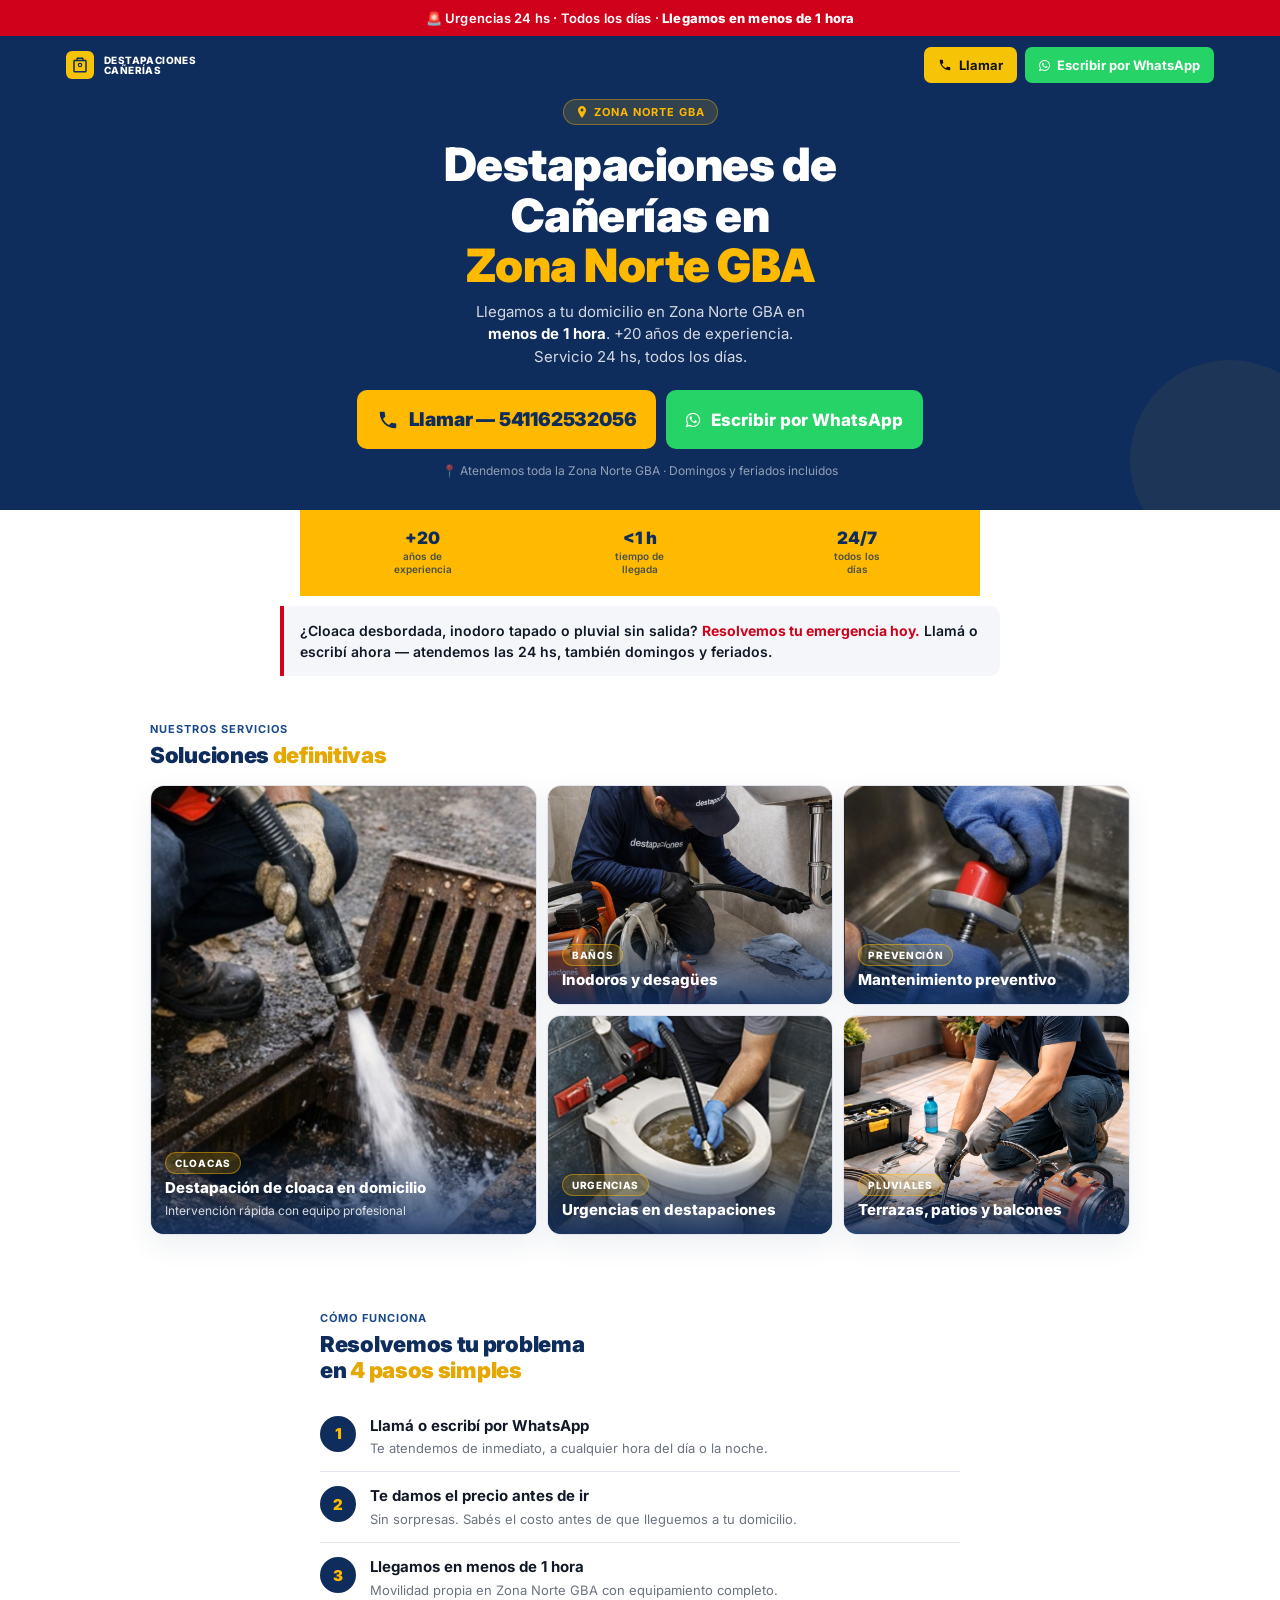
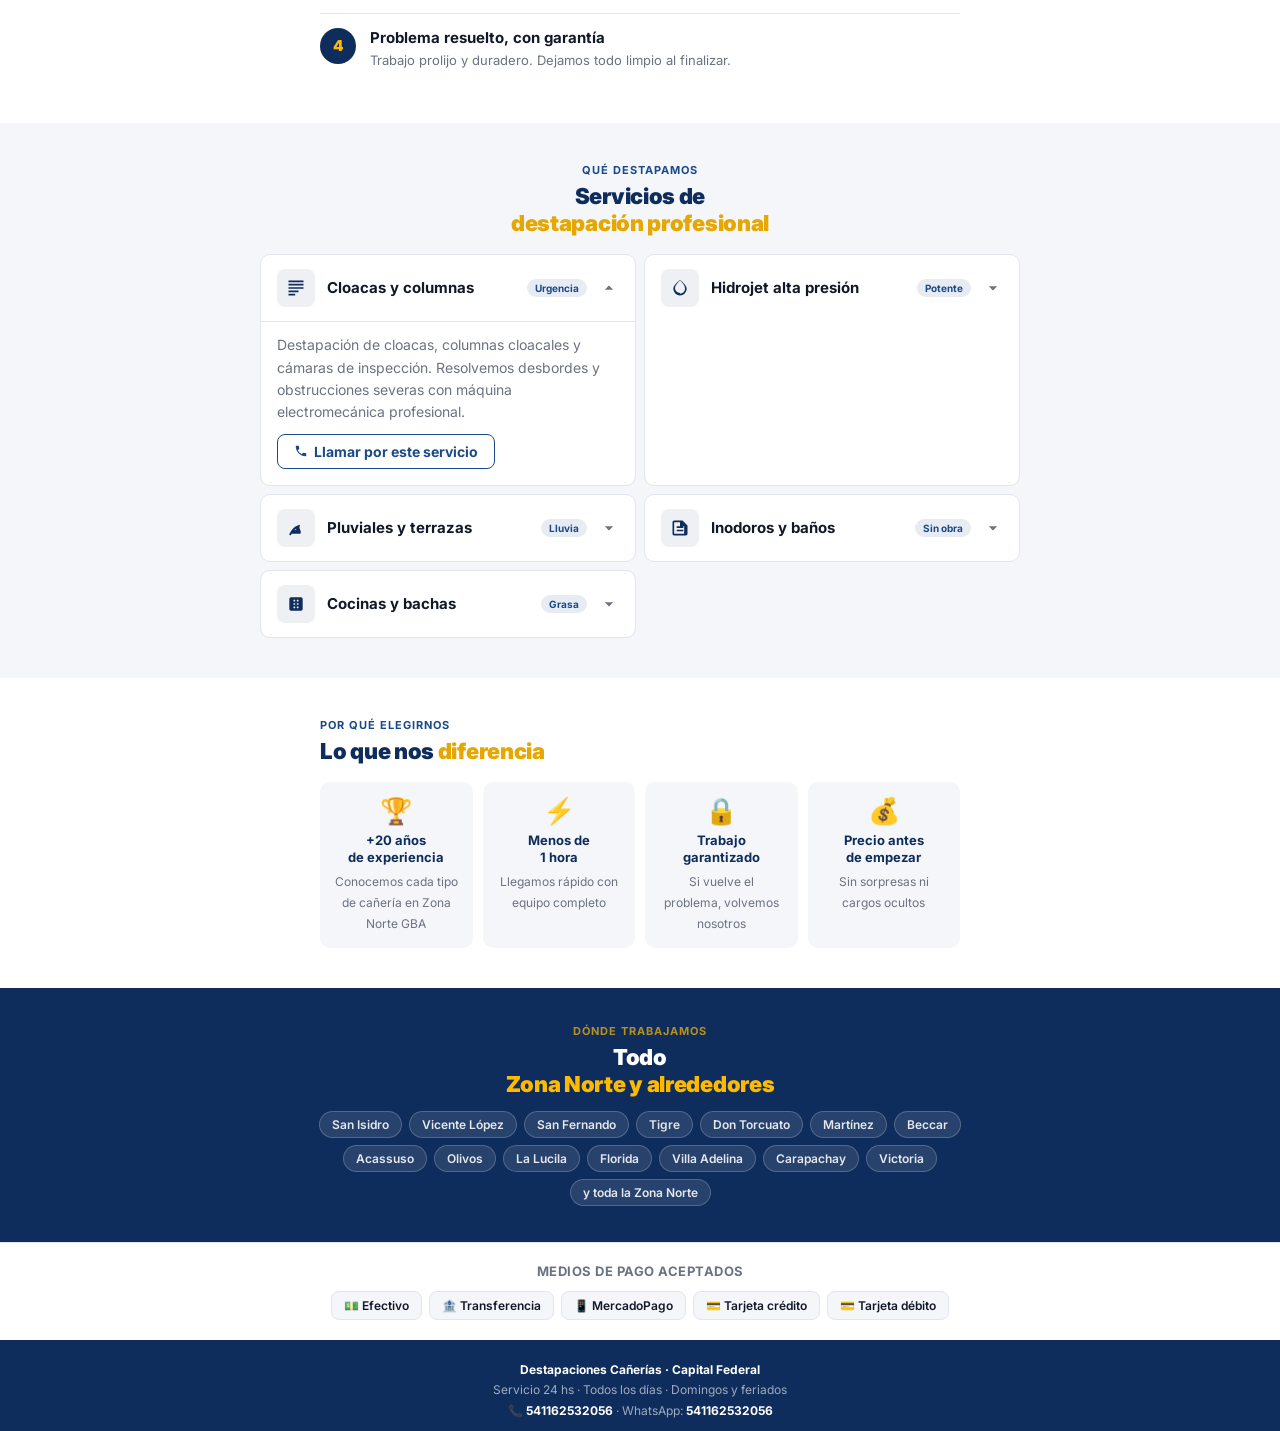
==== index.html @ 26721665 "arreglos" ====
<!DOCTYPE html>
<html lang="es">
<head>
<meta charset="UTF-8">
<meta name="viewport" content="width=device-width, initial-scale=1.0">
<title>Destapaciones Cañerías Zona Norte GBA | 24 hs | Llegamos en 1 hora</title>
<meta name="description" content="Destapaciones de cañerías en Zona Norte GBA. 24 hs todos los días. Llegamos en menos de 1 hora. Cloacas, pluviales, inodoros, cocinas. Llamá ahora.">
<link rel="preconnect" href="https://fonts.googleapis.com">
<link href="https://fonts.googleapis.com/css2?family=Inter:wght@400;500;600;700;800;900&display=swap" rel="stylesheet">
  <link rel="stylesheet" href="style.css">

  <link rel="stylesheet" href="https://cdnjs.cloudflare.com/ajax/libs/font-awesome/4.7.0/css/font-awesome.min.css">
<style>
/* =============================================
   RESET + BASE — mobile first, 390px canvas
   ============================================= */
*, *::before, *::after { box-sizing: border-box; margin: 0; padding: 0; }

:root {
  --azul:        #0F2D5C;
  --azul-med:    #1A4A8A;
  --amarillo:    #FFBA00;
  --amarillo-dk: #E5A700;
  --verde-wa:    #25D366;
  --rojo:        #D0021B;
  --gris-bg:     #F5F6FA;
  --gris-borde:  #E2E5EE;
  --texto:       #111827;
  --texto-sec:   #6B7280;
  --blanco:      #FFFFFF;
  --radio:       10px;
}

html { scroll-behavior: smooth; }

body {
  font-family: 'Inter', sans-serif;
  font-size: 16px;
  color: var(--texto);
  background: var(--blanco);
  /* espacio para barra flotante */
  padding-bottom: 80px;
}

a { text-decoration: none; }
img { display: block; width: 100%; }

/* =============================================
   BARRA TOP URGENCIA
   ============================================= */
.top-bar {
  background: var(--rojo);
  color: #fff;
  text-align: center;
  padding: 9px 16px;
  font-size: 13px;
  font-weight: 600;
  letter-spacing: 0.2px;
  line-height: 1.4;
}
.top-bar strong { font-weight: 800; }

/* =============================================
   HEADER — logo + tel compacto
   ============================================= */
.header {
  background: var(--azul);
  padding: 12px 16px;
  display: flex;
  align-items: center;
  justify-content: space-between;
  gap: 10px;
  position: sticky;
  top: 0;
  z-index: 100;
}
.logo {
  display: flex;
  align-items: center;
  gap: 9px;
  flex-shrink: 0;
}
.logo-badge {
  width: 38px; height: 38px;
  background: var(--amarillo);
  border-radius: 8px;
  display: flex; align-items: center; justify-content: center;
  flex-shrink: 0;
}
.logo-badge svg { width: 22px; height: 22px; }
.logo-nombre {
  font-size: 13px;
  font-weight: 800;
  color: #fff;
  line-height: 1.2;
  text-transform: uppercase;
  letter-spacing: 0.3px;
}
.logo-sub {
  font-size: 10px;
  color: rgba(255,255,255,0.6);
  font-weight: 500;
  margin-top: 1px;
}
.header-tel {
  display: flex;
  gap: 8px;
  flex-shrink: 0;
}
.hbtn {
  display: flex; align-items: center; gap: 6px;
  padding: 9px 14px;
  border-radius: 8px;
  font-size: 13px;
  font-weight: 700;
  cursor: pointer;
  border: none;
  white-space: nowrap;
}
.hbtn svg { width: 14px; height: 14px; flex-shrink: 0; }
.hbtn-tel  { background: var(--amarillo); color: var(--azul); }
.hbtn-wa   { background: var(--verde-wa); color: #fff; }

/* =============================================
   HERO — above the fold en 390px
   ============================================= */
.hero {
  background: var(--azul);
  padding: 28px 16px 32px;
  text-align: center;
  position: relative;
  overflow: hidden;
}
/* decoración sutil */
.hero::after {
  content: '';
  position: absolute;
  bottom: -50px; right: -50px;
  width: 200px; height: 200px;
  border-radius: 50%;
  background: rgba(255,186,0,0.06);
  pointer-events: none;
}

.hero-zona {
  display: inline-flex;
  align-items: center;
  gap: 6px;
  background: rgba(255,186,0,0.15);
  border: 1px solid rgba(255,186,0,0.4);
  color: var(--amarillo);
  font-size: 11px;
  font-weight: 700;
  letter-spacing: 1px;
  text-transform: uppercase;
  padding: 5px 12px;
  border-radius: 20px;
  margin-bottom: 14px;
}
.hero-zona svg { width: 12px; height: 12px; fill: var(--amarillo); }

.hero h1 {
  font-size: 30px;
  font-weight: 900;
  color: #fff;
  line-height: 1.1;
  letter-spacing: -0.5px;
  margin-bottom: 10px;
}
.hero h1 em { color: var(--amarillo); font-style: normal; }

.hero-sub {
  font-size: 15px;
  color: rgba(255,255,255,0.82);
  line-height: 1.5;
  margin-bottom: 22px;
  max-width: 340px;
  margin-left: auto;
  margin-right: auto;
}

/* CTAs — el llamar tiene que ser el más grande de la página */
.hero-ctas {
  display: flex;
  flex-direction: column;
  gap: 10px;
  max-width: 360px;
  margin: 0 auto;
}
.cta-llamar {
  display: flex; align-items: center; justify-content: center; gap: 10px;
  background: var(--amarillo);
  color: var(--azul);
  font-size: 19px;
  font-weight: 900;
  padding: 18px 20px;
  border-radius: var(--radio);
  border: none; cursor: pointer;
  animation: pulso 2.2s ease-in-out infinite;
  letter-spacing: -0.2px;
}
@keyframes pulso {
  0%,100% { box-shadow: 0 0 0 0 rgba(255,186,0,.45); }
  55%      { box-shadow: 0 0 0 12px rgba(255,186,0,0); }
}
.cta-llamar svg { width: 22px; height: 22px; flex-shrink: 0; }

.cta-wa {
  display: flex; align-items: center; justify-content: center; gap: 10px;
  background: var(--verde-wa);
  color: #fff;
  font-size: 17px;
  font-weight: 800;
  padding: 15px 20px;
  border-radius: var(--radio);
}
.cta-wa svg { width: 20px; height: 20px; flex-shrink: 0; }

.hero-nota {
  margin-top: 14px;
  font-size: 12px;
  color: rgba(255,255,255,0.55);
  position: relative; z-index: 1;
}

/* =============================================
   TRUST — 3 items horizontales, sin scroll
   ============================================= */
.trust {
  background: var(--amarillo);
  padding: 14px 16px;
  display: grid;
  grid-template-columns: repeat(3, 1fr);
  gap: 4px;
}
.trust-item {
  display: flex;
  flex-direction: column;
  align-items: center;
  text-align: center;
  gap: 3px;
  padding: 6px 4px;
}
.trust-num {
  font-size: 17px;
  font-weight: 900;
  color: var(--azul);
  line-height: 1;
}
.trust-lbl {
  font-size: 10px;
  font-weight: 600;
  color: rgba(15,45,92,0.75);
  line-height: 1.3;
  text-align: center;
}

/* =============================================
   URGENCIA BANNER — refuerzo emocional
   ============================================= */
.urgencia-banner {
  background: var(--gris-bg);
  border-left: 4px solid var(--rojo);
  margin: 20px 16px;
  border-radius: 0 var(--radio) var(--radio) 0;
  padding: 14px 16px;
}
.urgencia-banner p {
  font-size: 14px;
  font-weight: 600;
  color: var(--texto);
  line-height: 1.5;
}
.urgencia-banner p strong { color: var(--rojo); }

/* =============================================
   PASOS — 4 pasos compactos
   ============================================= */
.pasos {
  padding: 24px 16px;
}
.seccion-label {
  font-size: 11px;
  font-weight: 700;
  color: var(--azul-med);
  text-transform: uppercase;
  letter-spacing: 1px;
  margin-bottom: 6px;
}
.seccion-h2 {
  font-size: 22px;
  font-weight: 900;
  color: var(--azul);
  line-height: 1.2;
  margin-bottom: 18px;
  letter-spacing: -0.3px;
}
.seccion-h2 em { color: var(--amarillo-dk); font-style: normal; }

.pasos-lista {
  display: flex;
  flex-direction: column;
  gap: 0;
}
.paso {
  display: flex;
  align-items: flex-start;
  gap: 14px;
  padding: 14px 0;
  border-bottom: 1px solid var(--gris-borde);
}
.paso:last-child { border-bottom: none; }
.paso-n {
  width: 36px; height: 36px;
  background: var(--azul);
  border-radius: 50%;
  display: flex; align-items: center; justify-content: center;
  font-size: 15px;
  font-weight: 900;
  color: var(--amarillo);
  flex-shrink: 0;
}
.paso-txt strong {
  display: block;
  font-size: 15px;
  font-weight: 700;
  color: var(--texto);
  line-height: 1.3;
  margin-bottom: 2px;
}
.paso-txt span {
  font-size: 13px;
  color: var(--texto-sec);
  line-height: 1.4;
}

/* =============================================
   SERVICIOS — acordeón mobile
   ============================================= */
.servicios {
  background: var(--gris-bg);
  padding: 24px 16px;
}
.servicios-lista {
  display: flex;
  flex-direction: column;
  gap: 8px;
  margin-top: 16px;
}
.servicio {
  background: var(--blanco);
  border: 1px solid var(--gris-borde);
  border-radius: var(--radio);
  overflow: hidden;
}
.servicio-header {
  display: flex;
  align-items: center;
  gap: 12px;
  padding: 14px 16px;
  cursor: pointer;
  user-select: none;
  -webkit-tap-highlight-color: transparent;
}
.serv-ico {
  width: 38px; height: 38px;
  background: rgba(15,45,92,0.07);
  border-radius: 8px;
  display: flex; align-items: center; justify-content: center;
  flex-shrink: 0;
}
.serv-ico svg { width: 20px; height: 20px; fill: var(--azul); }
.serv-nombre {
  flex: 1;
  font-size: 15px;
  font-weight: 700;
  color: var(--texto);
  line-height: 1.3;
}
.serv-badge {
  font-size: 10px;
  font-weight: 700;
  color: var(--azul-med);
  background: rgba(26,74,138,0.1);
  padding: 3px 8px;
  border-radius: 10px;
  white-space: nowrap;
}
.serv-chevron {
  width: 20px; height: 20px;
  fill: var(--texto-sec);
  transition: transform 0.25s;
  flex-shrink: 0;
}
.servicio.open .serv-chevron { transform: rotate(180deg); }
.serv-body {
  display: none;
  padding: 0 16px 16px;
  border-top: 1px solid var(--gris-borde);
  padding-top: 12px;
}
.servicio.open .serv-body { display: block; }
.serv-body p {
  font-size: 14px;
  color: var(--texto-sec);
  line-height: 1.6;
}
.serv-cta-link {
  display: inline-flex;
  align-items: center;
  gap: 6px;
  margin-top: 10px;
  font-size: 14px;
  font-weight: 700;
  color: var(--azul-med);
  border: 1.5px solid var(--azul-med);
  padding: 8px 16px;
  border-radius: 8px;
}
.serv-cta-link svg { width: 14px; height: 14px; fill: var(--azul-med); }

/* =============================================
   GARANTIAS — iconos grandes
   ============================================= */
.garantias {
  padding: 24px 16px;
}
.garantias-grid {
  display: grid;
  grid-template-columns: 1fr 1fr;
  gap: 10px;
  margin-top: 16px;
}
.garantia-card {
  background: var(--gris-bg);
  border-radius: var(--radio);
  padding: 16px 14px;
  text-align: center;
}
.garantia-ico {
  font-size: 26px;
  margin-bottom: 8px;
  line-height: 1;
}
.garantia-card strong {
  display: block;
  font-size: 13px;
  font-weight: 700;
  color: var(--azul);
  line-height: 1.3;
  margin-bottom: 4px;
}
.garantia-card span {
  font-size: 12px;
  color: var(--texto-sec);
  line-height: 1.4;
}

/* =============================================
   COBERTURA — chips zona
   ============================================= */
.cobertura {
  background: var(--azul);
  padding: 24px 16px;
}
.cobertura .seccion-label { color: rgba(255,186,0,0.7); }
.cobertura .seccion-h2 { color: #fff; margin-bottom: 14px; }
.cobertura .seccion-h2 em { color: var(--amarillo); }
.chips {
  display: flex;
  flex-wrap: wrap;
  gap: 7px;
}
.chip {
  background: rgba(255,255,255,0.1);
  border: 1px solid rgba(255,255,255,0.2);
  color: rgba(255,255,255,0.88);
  font-size: 12px;
  font-weight: 600;
  padding: 5px 12px;
  border-radius: 20px;
}

/* =============================================
   FORMULARIO — minimalista, 3 campos
   ============================================= */
.form-section {
  padding: 24px 16px;
  background: var(--gris-bg);
}
.form-card {
  background: var(--blanco);
  border: 1px solid var(--gris-borde);
  border-radius: 14px;
  padding: 22px 18px;
}
.form-card .seccion-h2 { font-size: 20px; margin-bottom: 4px; }
.form-desc {
  font-size: 13px;
  color: var(--texto-sec);
  margin-bottom: 18px;
  line-height: 1.5;
}
.fgrupo { margin-bottom: 12px; }
.fgrupo label {
  display: block;
  font-size: 12px;
  font-weight: 700;
  color: var(--azul);
  text-transform: uppercase;
  letter-spacing: 0.5px;
  margin-bottom: 5px;
}
.fgrupo input,
.fgrupo select {
  width: 100%;
  padding: 13px 14px;
  border: 1.5px solid var(--gris-borde);
  border-radius: 8px;
  font-size: 16px; /* 16px evita zoom en iOS */
  font-family: 'Inter', sans-serif;
  color: var(--texto);
  background: var(--blanco);
  outline: none;
  -webkit-appearance: none;
  appearance: none;
  transition: border-color 0.2s;
}
.fgrupo input:focus,
.fgrupo select:focus { border-color: var(--azul); }

.btn-form {
  width: 100%;
  background: var(--azul);
  color: #fff;
  font-size: 16px;
  font-weight: 800;
  padding: 16px;
  border-radius: 8px;
  border: none;
  cursor: pointer;
  font-family: 'Inter', sans-serif;
  display: flex; align-items: center; justify-content: center; gap: 8px;
  margin-top: 4px;
  transition: background 0.15s;
}
.btn-form:active { background: var(--azul-med); }
.btn-form svg { width: 18px; height: 18px; }
.form-note {
  font-size: 11px;
  color: var(--texto-sec);
  text-align: center;
  margin-top: 10px;
  line-height: 1.5;
}

/* =============================================
   PAGOS
   ============================================= */
.pagos {
  padding: 20px 16px;
  text-align: center;
  border-top: 1px solid var(--gris-borde);
}
.pagos-titulo {
  font-size: 13px;
  font-weight: 700;
  color: var(--texto-sec);
  margin-bottom: 12px;
  text-transform: uppercase;
  letter-spacing: 0.5px;
}
.pagos-chips {
  display: flex;
  flex-wrap: wrap;
  justify-content: center;
  gap: 7px;
}
.pago-chip {
  background: var(--gris-bg);
  border: 1px solid var(--gris-borde);
  color: var(--texto);
  font-size: 12px;
  font-weight: 600;
  padding: 6px 12px;
  border-radius: 8px;
}

/* =============================================
   FOOTER
   ============================================= */
footer {
  background: var(--azul);
  color: rgba(255,255,255,0.6);
  text-align: center;
  padding: 20px 16px 10px;
  font-size: 12px;
  line-height: 1.7;
}
footer strong { color: #fff; }

/* =============================================
   CTA FIJO INFERIOR — la estrella del mobile
   ============================================= */
.cta-fijo {
  position: fixed;
  bottom: 0; left: 0; right: 0;
  z-index: 200;
  display: grid;
  grid-template-columns: 1fr 1fr;
  background: var(--blanco);
  border-top: 1.5px solid var(--gris-borde);
  padding: 10px 12px 14px;
  gap: 8px;
  /* safe area para iPhone X+ */
  padding-bottom: max(14px, env(safe-area-inset-bottom));
}
.fijo-btn {
  display: flex; align-items: center; justify-content: center; gap: 8px;
  padding: 14px 10px;
  border-radius: 10px;
  font-size: 15px;
  font-weight: 800;
  border: none;
  cursor: pointer;
  font-family: 'Inter', sans-serif;
  -webkit-tap-highlight-color: transparent;
  transition: opacity 0.15s;
}
.fijo-btn:active { opacity: 0.85; transform: scale(0.98); }
.fijo-btn svg { width: 18px; height: 18px; flex-shrink: 0; }
.fijo-tel { background: var(--amarillo); color: var(--azul); }
.fijo-wa  { background: var(--verde-wa); color: #fff; }

/* =============================================
   DESKTOP UPGRADE — de 680px para arriba
   ============================================= */
@media (min-width: 680px) {
  body { padding-bottom: 0; }

  .hero { padding: 52px 40px; }
  .hero h1 { font-size: 46px; }
  .hero-ctas {
    flex-direction: row;
    justify-content: center;
    max-width: none;
  }
  .cta-llamar, .cta-wa { flex: 0 0 auto; }

  .trust { grid-template-columns: repeat(3, 1fr); max-width: 680px; margin: 0 auto; }

  
  .pasos { padding: 40px; max-width: 720px; margin: 0 auto; }
  .servicios { padding: 40px; }
  .servicios-lista {
    display: grid;
    grid-template-columns: 1fr 1fr;
    max-width: 760px;
    margin: 16px auto 0;
  }
  .garantias { padding: 40px; max-width: 720px; margin: 0 auto; }
  .garantias-grid { grid-template-columns: repeat(4, 1fr); }
  .cobertura { padding: 36px 40px; }
  .form-section { padding: 40px; }
  .form-card { max-width: 520px; margin: 0 auto; }

  .cta-fijo { display: none; }

  .header-tel { gap: 10px; }
  .hbtn { font-size: 14px; padding: 10px 18px; }
}
</style>
</head>
<body>

<!-- TOP BAR -->
<div class="top-bar">
  🚨 Urgencias 24 hs · Todos los días · <strong>Llegamos en menos de 1 hora</strong>
</div>

<!-- HEADER STICKY -->
<!-- HEADER STICKY -->
<header class="header">
  <div class="header-inner">
    <div class="logo">
      <div class="logo-badge">
        <svg viewBox="0 0 24 24" fill="none">
          <path d="M7 4C7 2.9 7.9 2 9 2h6c1.1 0 2 .9 2 2v1h2c1.1 0 2 .9 2 2v13c0 1.1-.9 2-2 2H5c-1.1 0-2-.9-2-2V7c0-1.1.9-2 2-2h2V4zm2 0v1h6V4H9zm-4 3v13h14V7H5zm7 2a3 3 0 100 6 3 3 0 000-6zm0 1.5a1.5 1.5 0 110 3 1.5 1.5 0 010-3z" fill="#0F2D5C"/>
        </svg>
      </div>

      <div>
        <div class="logo-nombre">Destapaciones<br>Cañerías</div>
      </div>
    </div>

    <div class="header-tel">
      <a href="tel:541162532056" class="hbtn hbtn-tel">
        <svg viewBox="0 0 24 24" fill="currentColor">
          <path d="M6.6 10.8c1.4 2.8 3.8 5.1 6.6 6.6l2.2-2.2c.27-.27.67-.36 1.02-.24 1.12.37 2.33.57 3.58.57.55 0 1 .45 1 1V20c0 .55-.45 1-1 1-9.39 0-17-7.61-17-17 0-.55.45-1 1-1h3.5c.55 0 1 .45 1 1 0 1.26.2 2.47.57 3.6.11.33.03.7-.25.98L6.6 10.8z"/>
        </svg>
        Llamar
      </a>

      <a href="https://wa.me/541162532056" class="hbtn hbtn-wa" target="_blank" rel="noopener">
       <i class="fa fa-whatsapp whatsapp-icon" aria-hidden="true"></i>
        <span>Escribir por WhatsApp</span>
      </a>
    </div>
  </div>
</header>


<!-- HERO -->
<section class="hero">
  <div class="hero-zona">
    <svg viewBox="0 0 12 12"><path d="M6 0C3.79 0 2 1.79 2 4c0 3 4 8 4 8s4-5 4-8c0-2.21-1.79-4-4-4zm0 5.5C5.17 5.5 4.5 4.83 4.5 4S5.17 2.5 6 2.5 7.5 3.17 7.5 4 6.83 5.5 6 5.5z"/></svg>
    Zona Norte GBA
  </div>

  <h1>Destapaciones de<br>Cañerías en<br><em>Zona Norte GBA</em></h1>

  <p class="hero-sub">Llegamos a tu domicilio en Zona Norte GBA en <strong style="color:#fff;">menos de 1 hora</strong>. +20 años de experiencia. Servicio 24 hs, todos los días.</p>

  <div class="hero-ctas">
    <a href="tel:541162532056" class="cta-llamar">
      <svg viewBox="0 0 24 24" fill="currentColor"><path d="M6.6 10.8c1.4 2.8 3.8 5.1 6.6 6.6l2.2-2.2c.27-.27.67-.36 1.02-.24 1.12.37 2.33.57 3.58.57.55 0 1 .45 1 1V20c0 .55-.45 1-1 1-9.39 0-17-7.61-17-17 0-.55.45-1 1-1h3.5c.55 0 1 .45 1 1 0 1.26.2 2.47.57 3.6.11.33.03.7-.25.98L6.6 10.8z"/></svg>
      Llamar — 541162532056
    </a>
    <a href="https://wa.me/541162532056" class="cta-wa" target="_blank" rel="noopener">
       <i class="fa fa-whatsapp whatsapp-icon" aria-hidden="true"></i>
        <span>Escribir por WhatsApp</span> </a>
  </div>

  <p class="hero-nota">📍 Atendemos toda la Zona Norte GBA · Domingos y feriados incluidos</p>
</section>

<!-- TRUST BAR -->
<div class="trust">
  <div class="trust-item">
    <span class="trust-num">+20</span>
    <span class="trust-lbl">años de<br>experiencia</span>
  </div>
  <div class="trust-item">
    <span class="trust-num">&lt;1 h</span>
    <span class="trust-lbl">tiempo de<br>llegada</span>
  </div>
  <div class="trust-item">
    <span class="trust-num">24/7</span>
    <span class="trust-lbl">todos los<br>días</span>
  </div>
</div>

<!-- URGENCIA REFUERZO -->
<div class="urgencia-banner">
  <p>¿Cloaca desbordada, inodoro tapado o pluvial sin salida? <strong>Resolvemos tu emergencia hoy.</strong> Llamá o escribí ahora — atendemos las 24 hs, también domingos y feriados.</p>
</div>



<!-- TRABAJOS REALES -->
<section class="trabajos-preview">
  <div class="trabajos-preview-inner">
    <div class="seccion-label">Nuestros servicios</div>
    <h2 class="seccion-h2">Soluciones <em>definitivas</em></h2>

    <div class="trabajos-grid">
      <article class="trabajo-card trabajo-card--grande">
        <img src="img/cloacas.jpeg" alt="Destapación de cloaca en domicilio" loading="lazy">
        <div class="trabajo-info">
          <span class="trabajo-tag">Cloacas</span>
          <strong>Destapación de cloaca en domicilio</strong>
          <span>Intervención rápida con equipo profesional</span>
        </div>
      </article>

      <article class="trabajo-card">
        <img src="img/banio2.jpeg" alt="Trabajo de destapación en baño" loading="lazy">
        <div class="trabajo-info">
          <span class="trabajo-tag">Baños</span>
          <strong>Inodoros y desagües</strong>
        </div>
      </article>
       <article class="trabajo-card">
        <img src="img/cocina.jpeg" alt="Trabajo de destapación en baño" loading="lazy">
        <div class="trabajo-info">
          <span class="trabajo-tag">Prevención</span>
          <strong>Mantenimiento preventivo</strong>
        </div>
      </article> <article class="trabajo-card">
        <img src="img/banio.jpg" alt="Trabajo de destapación en baño" loading="lazy">
        <div class="trabajo-info">
          <span class="trabajo-tag">Urgencias</span>
          <strong>Urgencias en destapaciones</strong>
        </div>
      </article>

      <article class="trabajo-card">
        <img src="img/terraza.png" alt="Destapación de pluvial y terraza" loading="lazy">
        <div class="trabajo-info">
          <span class="trabajo-tag">Pluviales</span>
          <strong>Terrazas, patios y balcones</strong>
        </div>
      </article>
    </div>
  </div>
</section>




<!-- PASOS -->
<section class="pasos">
  <div class="seccion-label">Cómo funciona</div>
  <h2 class="seccion-h2">Resolvemos tu problema<br>en <em>4 pasos simples</em></h2>
  <div class="pasos-lista">
    <div class="paso">
      <div class="paso-n">1</div>
      <div class="paso-txt">
        <strong>Llamá o escribí por WhatsApp</strong>
        <span>Te atendemos de inmediato, a cualquier hora del día o la noche.</span>
      </div>
    </div>
    <div class="paso">
      <div class="paso-n">2</div>
      <div class="paso-txt">
        <strong>Te damos el precio antes de ir</strong>
        <span>Sin sorpresas. Sabés el costo antes de que lleguemos a tu domicilio.</span>
      </div>
    </div>
    <div class="paso">
      <div class="paso-n">3</div>
      <div class="paso-txt">
        <strong>Llegamos en menos de 1 hora</strong>
        <span>Movilidad propia en Zona Norte GBA con equipamiento completo.</span>
      </div>
    </div>
    <div class="paso">
      <div class="paso-n">4</div>
      <div class="paso-txt">
        <strong>Problema resuelto, con garantía</strong>
        <span>Trabajo prolijo y duradero. Dejamos todo limpio al finalizar.</span>
      </div>
    </div>
  </div>
</section>

<!-- SERVICIOS ACORDEÓN -->
<section class="servicios">
    <div class="seccion-label1">
  <div class="seccion-label">Qué destapamos</div>
  <h2 class="seccion-h2">Servicios de<br><em>destapación profesional</em></h2>
  </div>
  <div class="servicios-lista" id="serviciosList">

    <div class="servicio open">
      <div class="servicio-header" onclick="toggleServicio(this)">
        <div class="serv-ico">
          <svg viewBox="0 0 24 24"><path d="M3 3h18v2H3zm0 4h18v2H3zm0 4h18v2H3zm0 4h12v2H3zm0 4h8v2H3z"/></svg>
        </div>
        <span class="serv-nombre">Cloacas y columnas</span>
        <span class="serv-badge">Urgencia</span>
        <svg class="serv-chevron" viewBox="0 0 24 24"><path d="M7 10l5 5 5-5z"/></svg>
      </div>
      <div class="serv-body">
        <p>Destapación de cloacas, columnas cloacales y cámaras de inspección. Resolvemos desbordes y obstrucciones severas con máquina electromecánica profesional.</p>
        <a href="tel:541162532056" class="serv-cta-link">
          <svg viewBox="0 0 24 24"><path d="M6.6 10.8c1.4 2.8 3.8 5.1 6.6 6.6l2.2-2.2c.27-.27.67-.36 1.02-.24 1.12.37 2.33.57 3.58.57.55 0 1 .45 1 1V20c0 .55-.45 1-1 1-9.39 0-17-7.61-17-17 0-.55.45-1 1-1h3.5c.55 0 1 .45 1 1 0 1.26.2 2.47.57 3.6.11.33.03.7-.25.98L6.6 10.8z"/></svg>
          Llamar por este servicio
        </a>
      </div>
    </div>

    <div class="servicio">
      <div class="servicio-header" onclick="toggleServicio(this)">
        <div class="serv-ico">
          <svg viewBox="0 0 24 24"><path d="M12 2C8 6 4 9 4 13a8 8 0 0016 0c0-4-4-7-8-11zm0 16a6 6 0 01-6-6c0-2.8 2.4-5.4 6-9.3C15.6 6.6 18 9.2 18 13a6 6 0 01-6 6z"/></svg>
        </div>
        <span class="serv-nombre">Hidrojet alta presión</span>
        <span class="serv-badge">Potente</span>
        <svg class="serv-chevron" viewBox="0 0 24 24"><path d="M7 10l5 5 5-5z"/></svg>
      </div>
      <div class="serv-body">
        <p>Limpieza profunda con agua a alta presión. Elimina grasa acumulada, raíces, sedimentos y obstrucciones que la máquina convencional no puede resolver.</p>
        <a href="tel:541162532056" class="serv-cta-link">
          <svg viewBox="0 0 24 24"><path d="M6.6 10.8c1.4 2.8 3.8 5.1 6.6 6.6l2.2-2.2c.27-.27.67-.36 1.02-.24 1.12.37 2.33.57 3.58.57.55 0 1 .45 1 1V20c0 .55-.45 1-1 1-9.39 0-17-7.61-17-17 0-.55.45-1 1-1h3.5c.55 0 1 .45 1 1 0 1.26.2 2.47.57 3.6.11.33.03.7-.25.98L6.6 10.8z"/></svg>
          Llamar por este servicio
        </a>
      </div>
    </div>

    <div class="servicio">
      <div class="servicio-header" onclick="toggleServicio(this)">
        <div class="serv-ico">
          <svg viewBox="0 0 24 24"><path d="M17 8C8 10 5.9 16.17 3.82 19.82L5.71 21l1-2h10.58c.35-.81.54-1.81.41-3C17.28 13.65 15 12 17 8zM11.67 13.6C12.93 12.1 15 11 17 8c0 0-5 2-5 7 0 0-1.5-1.7-2.33-1.4z"/></svg>
        </div>
        <span class="serv-nombre">Pluviales y terrazas</span>
        <span class="serv-badge">Lluvia</span>
        <svg class="serv-chevron" viewBox="0 0 24 24"><path d="M7 10l5 5 5-5z"/></svg>
      </div>
      <div class="serv-body">
        <p>Destapación de cañerías pluviales en terrazas, balcones, patios y galpones. Prevenimos inundaciones antes de que lleguen las lluvias.</p>
        <a href="tel:541162532056" class="serv-cta-link">
          <svg viewBox="0 0 24 24"><path d="M6.6 10.8c1.4 2.8 3.8 5.1 6.6 6.6l2.2-2.2c.27-.27.67-.36 1.02-.24 1.12.37 2.33.57 3.58.57.55 0 1 .45 1 1V20c0 .55-.45 1-1 1-9.39 0-17-7.61-17-17 0-.55.45-1 1-1h3.5c.55 0 1 .45 1 1 0 1.26.2 2.47.57 3.6.11.33.03.7-.25.98L6.6 10.8z"/></svg>
          Llamar por este servicio
        </a>
      </div>
    </div>

    <div class="servicio">
      <div class="servicio-header" onclick="toggleServicio(this)">
        <div class="serv-ico">
          <svg viewBox="0 0 24 24"><path d="M9 3H5C3.9 3 3 3.9 3 5v14c0 1.1.9 2 2 2h14c1.1 0 2-.9 2-2V9l-6-6H9zm5 16H5V5h7v5h5v9zM8 14h8v2H8zm0-4h8v2H8z"/></svg>
        </div>
        <span class="serv-nombre">Inodoros y baños</span>
        <span class="serv-badge">Sin obra</span>
        <svg class="serv-chevron" viewBox="0 0 24 24"><path d="M7 10l5 5 5-5z"/></svg>
      </div>
      <div class="serv-body">
        <p>Destapación de inodoros, bidés, duchas y bañeras. Solución rápida y sin romper pisos ni paredes. Ideal para departamentos y casas.</p>
        <a href="tel:541162532056" class="serv-cta-link">
          <svg viewBox="0 0 24 24"><path d="M6.6 10.8c1.4 2.8 3.8 5.1 6.6 6.6l2.2-2.2c.27-.27.67-.36 1.02-.24 1.12.37 2.33.57 3.58.57.55 0 1 .45 1 1V20c0 .55-.45 1-1 1-9.39 0-17-7.61-17-17 0-.55.45-1 1-1h3.5c.55 0 1 .45 1 1 0 1.26.2 2.47.57 3.6.11.33.03.7-.25.98L6.6 10.8z"/></svg>
          Llamar por este servicio
        </a>
      </div>
    </div>

    <div class="servicio">
      <div class="servicio-header" onclick="toggleServicio(this)">
        <div class="serv-ico">
          <svg viewBox="0 0 24 24"><path d="M18 4H6a2 2 0 00-2 2v12a2 2 0 002 2h12a2 2 0 002-2V6a2 2 0 00-2-2zm-7 13H9v-2h2v2zm0-4H9v-2h2v2zm0-4H9V7h2v2zm4 8h-2v-2h2v2zm0-4h-2v-2h2v2zm0-4h-2V7h2v2z"/></svg>
        </div>
        <span class="serv-nombre">Cocinas y bachas</span>
        <span class="serv-badge">Grasa</span>
        <svg class="serv-chevron" viewBox="0 0 24 24"><path d="M7 10l5 5 5-5z"/></svg>
      </div>
      <div class="serv-body">
        <p>Eliminamos obstrucciones de grasa, restos orgánicos y depósitos en cañerías de cocinas, bachas y lavaderos residenciales y gastronómicos.</p>
        <a href="tel:541162532056" class="serv-cta-link">
          <svg viewBox="0 0 24 24"><path d="M6.6 10.8c1.4 2.8 3.8 5.1 6.6 6.6l2.2-2.2c.27-.27.67-.36 1.02-.24 1.12.37 2.33.57 3.58.57.55 0 1 .45 1 1V20c0 .55-.45 1-1 1-9.39 0-17-7.61-17-17 0-.55.45-1 1-1h3.5c.55 0 1 .45 1 1 0 1.26.2 2.47.57 3.6.11.33.03.7-.25.98L6.6 10.8z"/></svg>
          Llamar por este servicio
        </a>
      </div>
    </div>

  </div>
</section>

<!-- GARANTÍAS -->
<section class="garantias">
  <div class="seccion-label">Por qué elegirnos</div>
  <h2 class="seccion-h2">Lo que nos <em>diferencia</em></h2>
  <div class="garantias-grid">
    <div class="garantia-card">
      <div class="garantia-ico">🏆</div>
      <strong>+20 años<br>de experiencia</strong>
      <span>Conocemos cada tipo de cañería en Zona Norte GBA</span>
    </div>
    <div class="garantia-card">
      <div class="garantia-ico">⚡</div>
      <strong>Menos de<br>1 hora</strong>
      <span>Llegamos rápido con equipo completo</span>
    </div>
    <div class="garantia-card">
      <div class="garantia-ico">🔒</div>
      <strong>Trabajo<br>garantizado</strong>
      <span>Si vuelve el problema, volvemos nosotros</span>
    </div>
    <div class="garantia-card">
      <div class="garantia-ico">💰</div>
      <strong>Precio antes<br>de empezar</strong>
      <span>Sin sorpresas ni cargos ocultos</span>
    </div>
  </div>
</section>

<!-- COBERTURA -->
<section class="cobertura">
 <div class="seccion-label1">
  <div class="seccion-label">Dónde trabajamos</div>
  <h2 class="seccion-h2">Todo<br><em>Zona Norte y alrededores</em></h2>
  </div>
  <div class="chips">
    <span class="chip">San Isidro</span>
    <span class="chip">Vicente López</span>
    <span class="chip">San Fernando</span>
    <span class="chip">Tigre</span>
    <span class="chip">Don Torcuato</span>
    <span class="chip">Martínez</span>
    <span class="chip">Beccar</span>
    <span class="chip">Acassuso</span>
    <span class="chip">Olivos</span>
    <span class="chip">La Lucila</span>
    <span class="chip">Florida</span>
    <span class="chip">Villa Adelina</span>
    <span class="chip">Carapachay</span>
    <span class="chip">Victoria</span>
    <span class="chip">y toda la Zona Norte</span>
  </div>
</section>
 


<!-- PAGOS -->
<section class="pagos">
  <p class="pagos-titulo">Medios de pago aceptados</p>
  <div class="pagos-chips">
    <span class="pago-chip">💵 Efectivo</span>
    <span class="pago-chip">🏦 Transferencia</span>
    <span class="pago-chip">📱 MercadoPago</span>
    <span class="pago-chip">💳 Tarjeta crédito</span>
    <span class="pago-chip">💳 Tarjeta débito</span>
  </div>
</section>

<!-- FOOTER -->
<footer>
  <strong>Destapaciones Cañerías · Capital Federal</strong><br>
  Servicio 24 hs · Todos los días · Domingos y feriados<br>
  📞 <strong>541162532056</strong> · WhatsApp: <strong>541162532056</strong>
</footer>

<!-- CTA FIJO INFERIOR — siempre visible en mobile -->
<div class="cta-fijo">
  <a href="tel:541162532056" class="fijo-btn fijo-tel">
    <svg viewBox="0 0 24 24" fill="currentColor"><path d="M6.6 10.8c1.4 2.8 3.8 5.1 6.6 6.6l2.2-2.2c.27-.27.67-.36 1.02-.24 1.12.37 2.33.57 3.58.57.55 0 1 .45 1 1V20c0 .55-.45 1-1 1-9.39 0-17-7.61-17-17 0-.55.45-1 1-1h3.5c.55 0 1 .45 1 1 0 1.26.2 2.47.57 3.6.11.33.03.7-.25.98L6.6 10.8z"/></svg>
    ☎ Llamar ahora
  </a>
  <a href="https://wa.me/541162532056" class="fijo-btn fijo-wa" target="_blank" rel="noopener">
    <svg viewBox="0 0 24 24" fill="currentColor"><path d="M17.5 14.4c-.3-.1-1.7-.85-2-.95-.3-.1-.5-.15-.7.15s-.8 1-.98 1.2c-.18.2-.37.22-.67.07-1.88-.94-3.12-2.5-3.44-2.93-.32-.5.3-.7.9-1.88.1-.2 0-.4-.07-.52-.08-.12-.7-1.78-1-2.37-.25-.6-.5-.5-.7-.5h-.58c-.2 0-.52.07-.8.37C8.42 7.45 7.5 8.3 7.5 10.04s1.04 3.47 1.18 3.7c.15.25 2.05 3.13 4.96 4.39.7.3 1.24.48 1.66.6.7.2 1.34.17 1.84.1.56-.07 1.73-.7 1.97-1.38.24-.68.24-1.26.17-1.38-.07-.12-.26-.2-.56-.34zM12.05 2C6.54 2 2.06 6.48 2.06 12c0 1.88.52 3.63 1.42 5.13L2 22l4.98-1.3A9.9 9.9 0 0012.05 22C17.56 22 22 17.52 22 12S17.56 2 12.05 2z"/></svg>
    WhatsApp
  </a>
</div>

<script>
function toggleServicio(header) {
  const card = header.parentElement;
  card.classList.toggle('open');
}
</script>
</body>
</html>
---- style.css ----
/* HEADER EXTERNO: pinta todo el ancho */
.header{
  width: 100% !important;
  background: var(--azul) !important;
  position: sticky !important;
  top: 0 !important;
  z-index: 100 !important;
  margin: 0 !important;
  padding: 0 !important;
  box-sizing: border-box !important;
}

/* CONTENEDOR INTERNO: achica solo el contenido */
.header-inner{
  width: 100% !important;
  max-width: 1180px !important;
  margin: 0 auto !important;
  padding: 8px 16px !important;
  min-height: 58px !important;
  display: flex !important;
  align-items: center !important;
  justify-content: space-between !important;
  gap: 18px !important;
  box-sizing: border-box !important;
}

/* BLOQUE LOGO */
.header .logo{
  display: flex !important;
  align-items: center !important;
  gap: 10px !important;
  flex: 0 0 auto !important;
  margin: 0 !important;
  padding: 0 !important;
}

.header .logo-badge{
  width: 28px !important;
  height: 28px !important;
  min-width: 28px !important;
  border-radius: 6px !important;
  background: #f7c307 !important;
  display: flex !important;
  align-items: center !important;
  justify-content: center !important;
  padding: 5px !important;
  box-sizing: border-box !important;
}

.header .logo-badge svg{
  width: 100% !important;
  height: 100% !important;
  display: block !important;
}

.header .logo-nombre{
  margin: 0 !important;
  padding: 0 !important;
  color: #fff !important;
  font-size: 10px !important;
  line-height: 1.05 !important;
  font-weight: 800 !important;
  text-transform: uppercase !important;
  letter-spacing: .4px !important;
  white-space: normal !important;
}

/* BOTONERA */
.header .header-tel{
  display: flex !important;
  align-items: center !important;
  justify-content: flex-end !important;
  gap: 8px !important;
  flex: 0 0 auto !important;
  margin: 0 !important;
  padding: 0 !important;
}

.header .header-tel .hbtn{
  display: inline-flex !important;
  align-items: center !important;
  justify-content: center !important;
  gap: 7px !important;
  padding: 10px 14px !important;
  min-height: 36px !important;
  border-radius: 7px !important;
  font-size: 13px !important;
  line-height: 1 !important;
  font-weight: 700 !important;
  text-decoration: none !important;
  white-space: nowrap !important;
  border: 0 !important;
  box-shadow: none !important;
  margin: 0 !important;
  box-sizing: border-box !important;
}

.header .header-tel .hbtn svg{
  width: 14px !important;
  height: 14px !important;
  flex: 0 0 14px !important;
}

.header .hbtn-tel{
  background: #f7c307 !important;
  color: #111 !important;
}

.header .hbtn-wa{
  background: #25d366 !important;
  color: #fff !important;
}

/* EVITA QUE ALGUN CSS GLOBAL META MÁRGENES RAROS */
.header *{
  box-sizing: border-box !important;
}


.hero
{
  background: var(--azul);
  padding: 5px 16px 32px!important;
  
}

.trust {
    background: var(--amarillo);
   
    margin: 20px auto;
    padding: 14px 16px;
    display: grid;
    grid-template-columns: repeat(3, 1fr);
    gap: 4px;
}
.urgencia-banner {
  
          max-width: 720px;
        margin: 10px auto!important;
}


.seccion-label1 {
  text-align: center;
             max-width: 720px;
        margin: 0 auto;
    }

    .chips{
             max-width: 720px;
        margin: 0 auto;
        align-items: center;
        justify-content: center;
    }

    
@media (max-width: 768px){
  .header .header-tel .hbtn-tel{
    display: none !important;
  }
}
  



.trabajos-preview{
  padding: 8px 16px 28px;
  background: var(--blanco);
}

.trabajos-preview-inner{
  width: 100%;
}

.trabajos-preview .seccion-h2{
  margin-bottom: 16px;
}

.trabajos-grid{
  display: grid;
  grid-template-columns: 1fr;
  gap: 10px;
}

.trabajo-card{
  position: relative;
  overflow: hidden;
  border-radius: 14px;
  background: #dfe6f2;
  border: 1px solid var(--gris-borde);
  min-height: 220px;
  box-shadow: 0 10px 28px rgba(15,45,92,0.08);
}

.trabajo-card--grande{
  min-height: 290px;
}

.trabajo-card img{
  width: 100%;
  height: 100%;
  object-fit: cover;
}

.trabajo-info{
  position: absolute;
  left: 0;
  right: 0;
  bottom: 0;
  padding: 14px;
  background: linear-gradient(180deg, rgba(15,45,92,0) 0%, rgba(15,45,92,0.88) 100%);
  display: flex;
  flex-direction: column;
  gap: 5px;
}

.trabajo-tag{
  display: inline-flex;
  align-self: flex-start;
  padding: 4px 9px;
  border-radius: 999px;
  background: rgba(255,186,0,0.18);
  border: 1px solid rgba(255,186,0,0.45);
  color: #fff;
  font-size: 10px;
  font-weight: 800;
  text-transform: uppercase;
  letter-spacing: .7px;
}

.trabajo-info strong{
  font-size: 15px;
  font-weight: 800;
  line-height: 1.25;
  color: #fff;
}

.trabajo-info span:last-child{
  font-size: 12px;
  line-height: 1.4;
  color: rgba(255,255,255,0.82);
}

@media (min-width: 680px){
  .trabajos-preview{
    padding: 36px 40px;
  }

  .trabajos-preview-inner{
    max-width: 980px;
    margin: 0 auto;
  }

  .trabajos-grid{
    grid-template-columns: 1.35fr 1fr 1fr;
    grid-auto-rows: 220px;
  }

  .trabajo-card{
    min-height: auto;
  }

  .trabajo-card--grande{
    grid-row: span 2;
  }
}

@media (max-width: 679px){
  .trabajos-grid{
    grid-template-columns: 1fr !important;
    justify-items: center !important;
    gap: 12px !important;
  }

  .trabajo-card,
  .trabajo-card--grande{
    width: 60% !important;
    max-width: 260px !important;
    height: 260px !important;
    min-height: 260px !important;
    margin: 0 auto !important;
  }

  .trabajo-card img,
  .trabajo-card--grande img{
    width: 100% !important;
    height: 100% !important;
    object-fit: cover !important;
  }
}
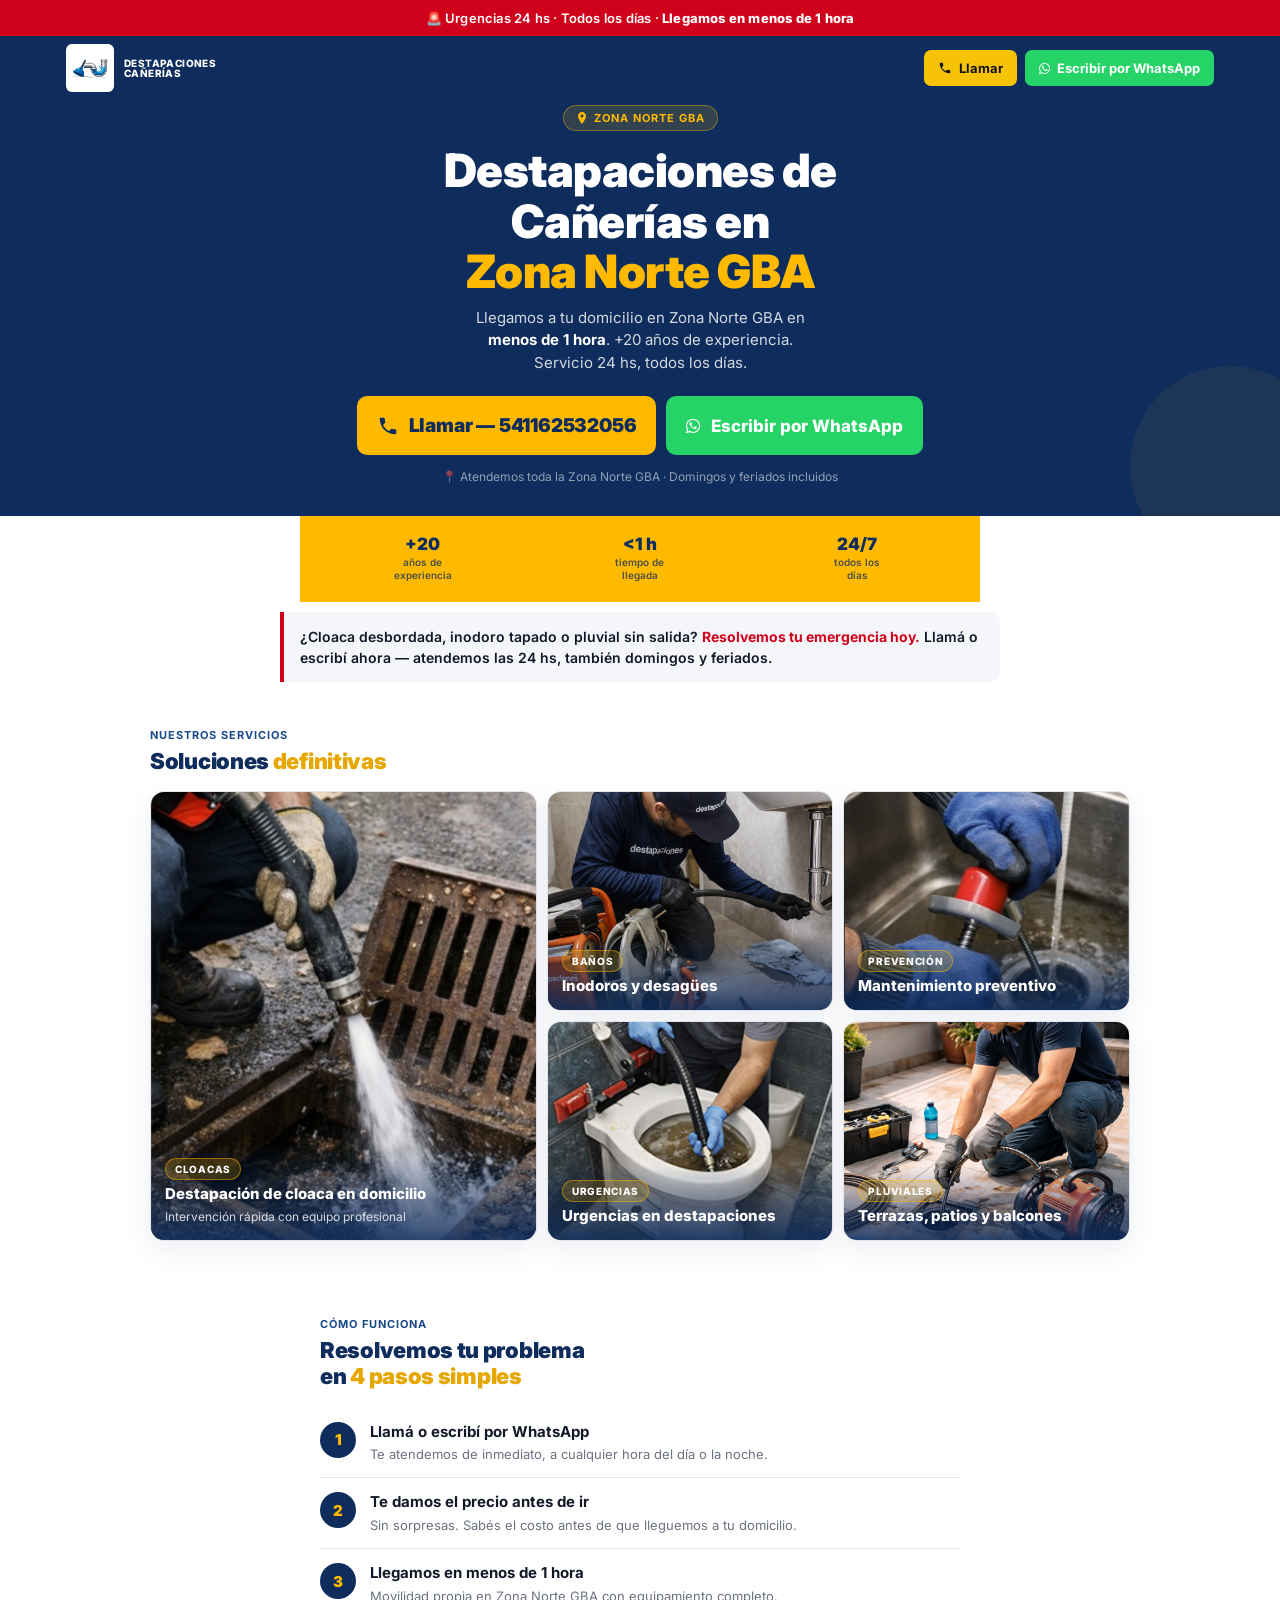
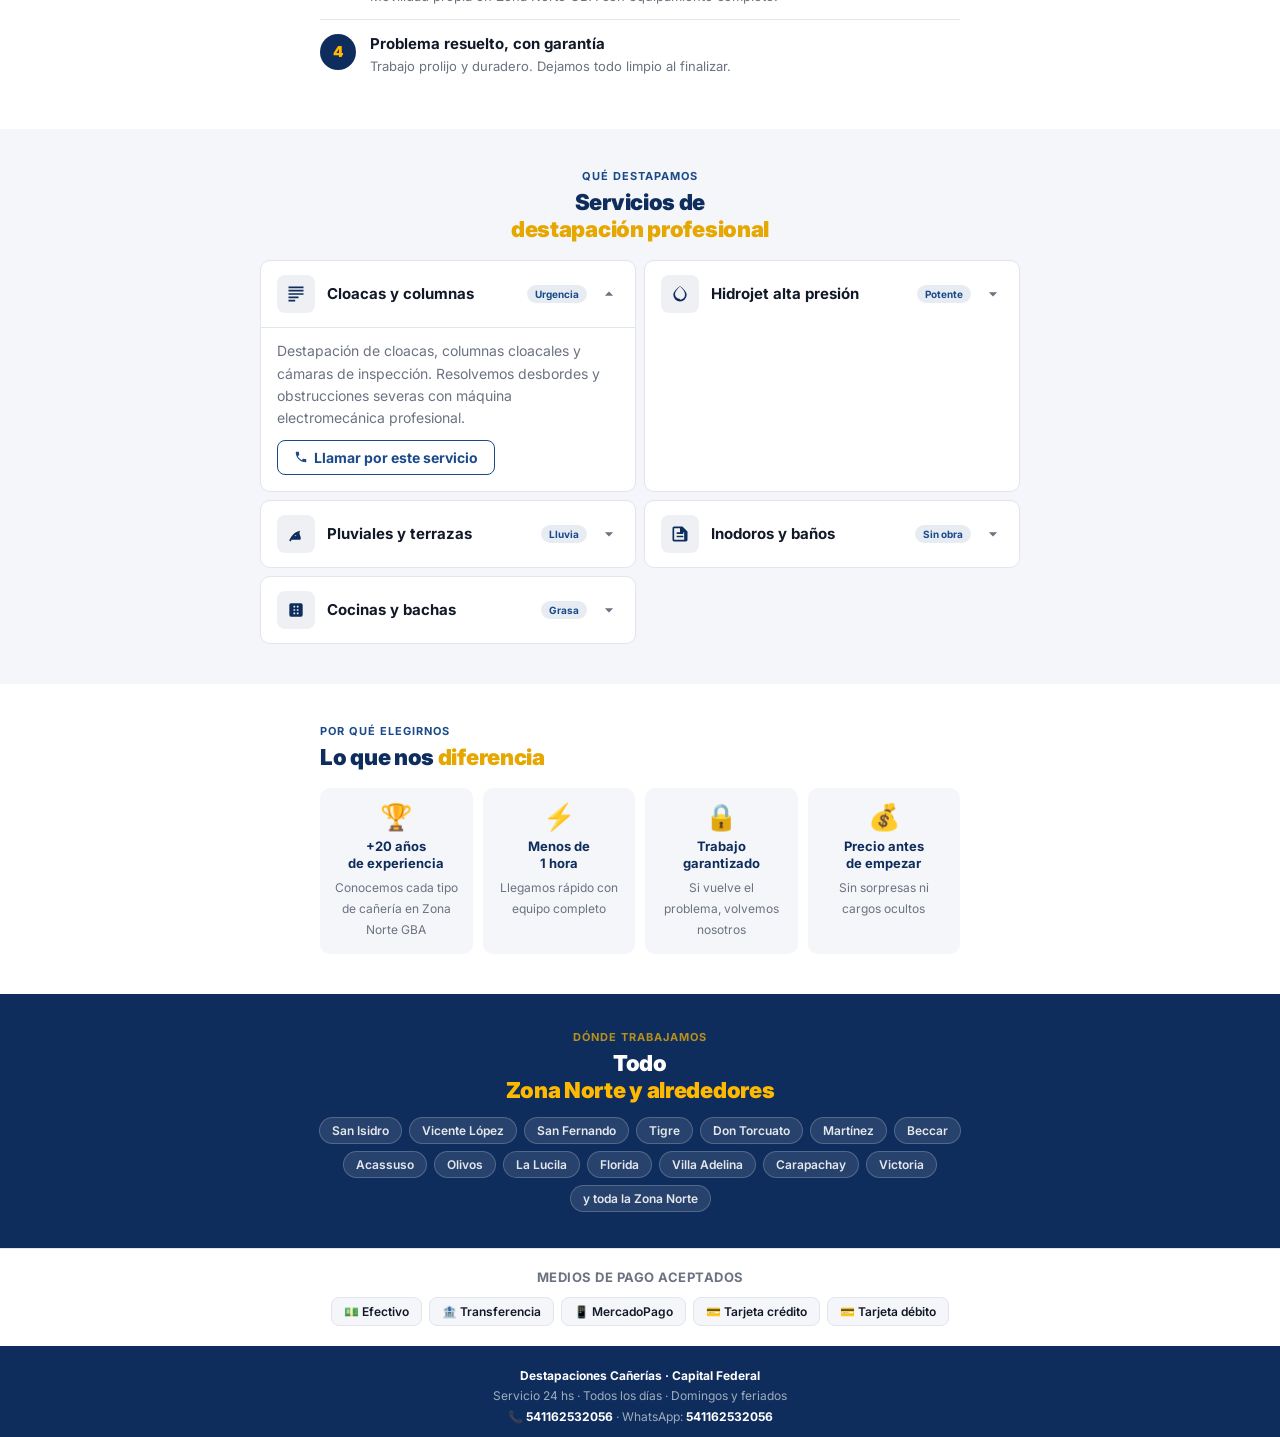
==== commit 0dda7890: "arreglos" ====
--- a/index.html
+++ b/index.html
@@ -3,7 +3,14 @@
 <head>
 <meta charset="UTF-8">
 <meta name="viewport" content="width=device-width, initial-scale=1.0">
+
 <title>Destapaciones Cañerías Zona Norte GBA | 24 hs | Llegamos en 1 hora</title>
+
+<link rel="icon" type="image/png" href="img/logo destapaciones.png">
+<link rel="shortcut icon" href="img/logo destapaciones.png" type="image/png">
+<link rel="apple-touch-icon" href="img/logo destapaciones.png">
+
+
 <meta name="description" content="Destapaciones de cañerías en Zona Norte GBA. 24 hs todos los días. Llegamos en menos de 1 hora. Cloacas, pluviales, inodoros, cocinas. Llamá ahora.">
 <link rel="preconnect" href="https://fonts.googleapis.com">
 <link href="https://fonts.googleapis.com/css2?family=Inter:wght@400;500;600;700;800;900&display=swap" rel="stylesheet">
@@ -682,17 +689,15 @@
 <!-- HEADER STICKY -->
 <header class="header">
   <div class="header-inner">
-    <div class="logo">
-      <div class="logo-badge">
-        <svg viewBox="0 0 24 24" fill="none">
-          <path d="M7 4C7 2.9 7.9 2 9 2h6c1.1 0 2 .9 2 2v1h2c1.1 0 2 .9 2 2v13c0 1.1-.9 2-2 2H5c-1.1 0-2-.9-2-2V7c0-1.1.9-2 2-2h2V4zm2 0v1h6V4H9zm-4 3v13h14V7H5zm7 2a3 3 0 100 6 3 3 0 000-6zm0 1.5a1.5 1.5 0 110 3 1.5 1.5 0 010-3z" fill="#0F2D5C"/>
-        </svg>
-      </div>
-
-      <div>
-        <div class="logo-nombre">Destapaciones<br>Cañerías</div>
-      </div>
-    </div>
+   <div class="logo">
+  <div class="logo-badge">
+    <img src="img/logo destapaciones.png" alt="Logo Destapaciones Cañerías" class="logo-img">
+  </div>
+
+  <div>
+    <div class="logo-nombre">Destapaciones<br>Cañerías</div>
+  </div>
+</div>
 
     <div class="header-tel">
       <a href="tel:541162532056" class="hbtn hbtn-tel">
--- a/style.css
+++ b/style.css
@@ -10,7 +10,31 @@
   padding: 0 !important;
   box-sizing: border-box !important;
 }
-
+.logo {
+  display: flex;
+  align-items: center;
+  gap: 9px;
+  flex-shrink: 0;
+}
+
+.logo-badge {
+  width: 38px;
+  height: 38px;
+  background: transparent;
+  border-radius: 8px;
+  display: flex;
+  align-items: center;
+  justify-content: center;
+  flex-shrink: 0;
+  overflow: hidden;
+}
+
+.logo-img {
+  width: 100%;
+  height: 100%;
+  object-fit: contain;
+  display: block;
+}
 /* CONTENEDOR INTERNO: achica solo el contenido */
 .header-inner{
   width: 100% !important;
@@ -36,11 +60,11 @@
 }
 
 .header .logo-badge{
-  width: 28px !important;
-  height: 28px !important;
+  width: 48px !important;
+  height: 48px !important;
   min-width: 28px !important;
   border-radius: 6px !important;
-  background: #f7c307 !important;
+  background: #ffffff !important;
   display: flex !important;
   align-items: center !important;
   justify-content: center !important;
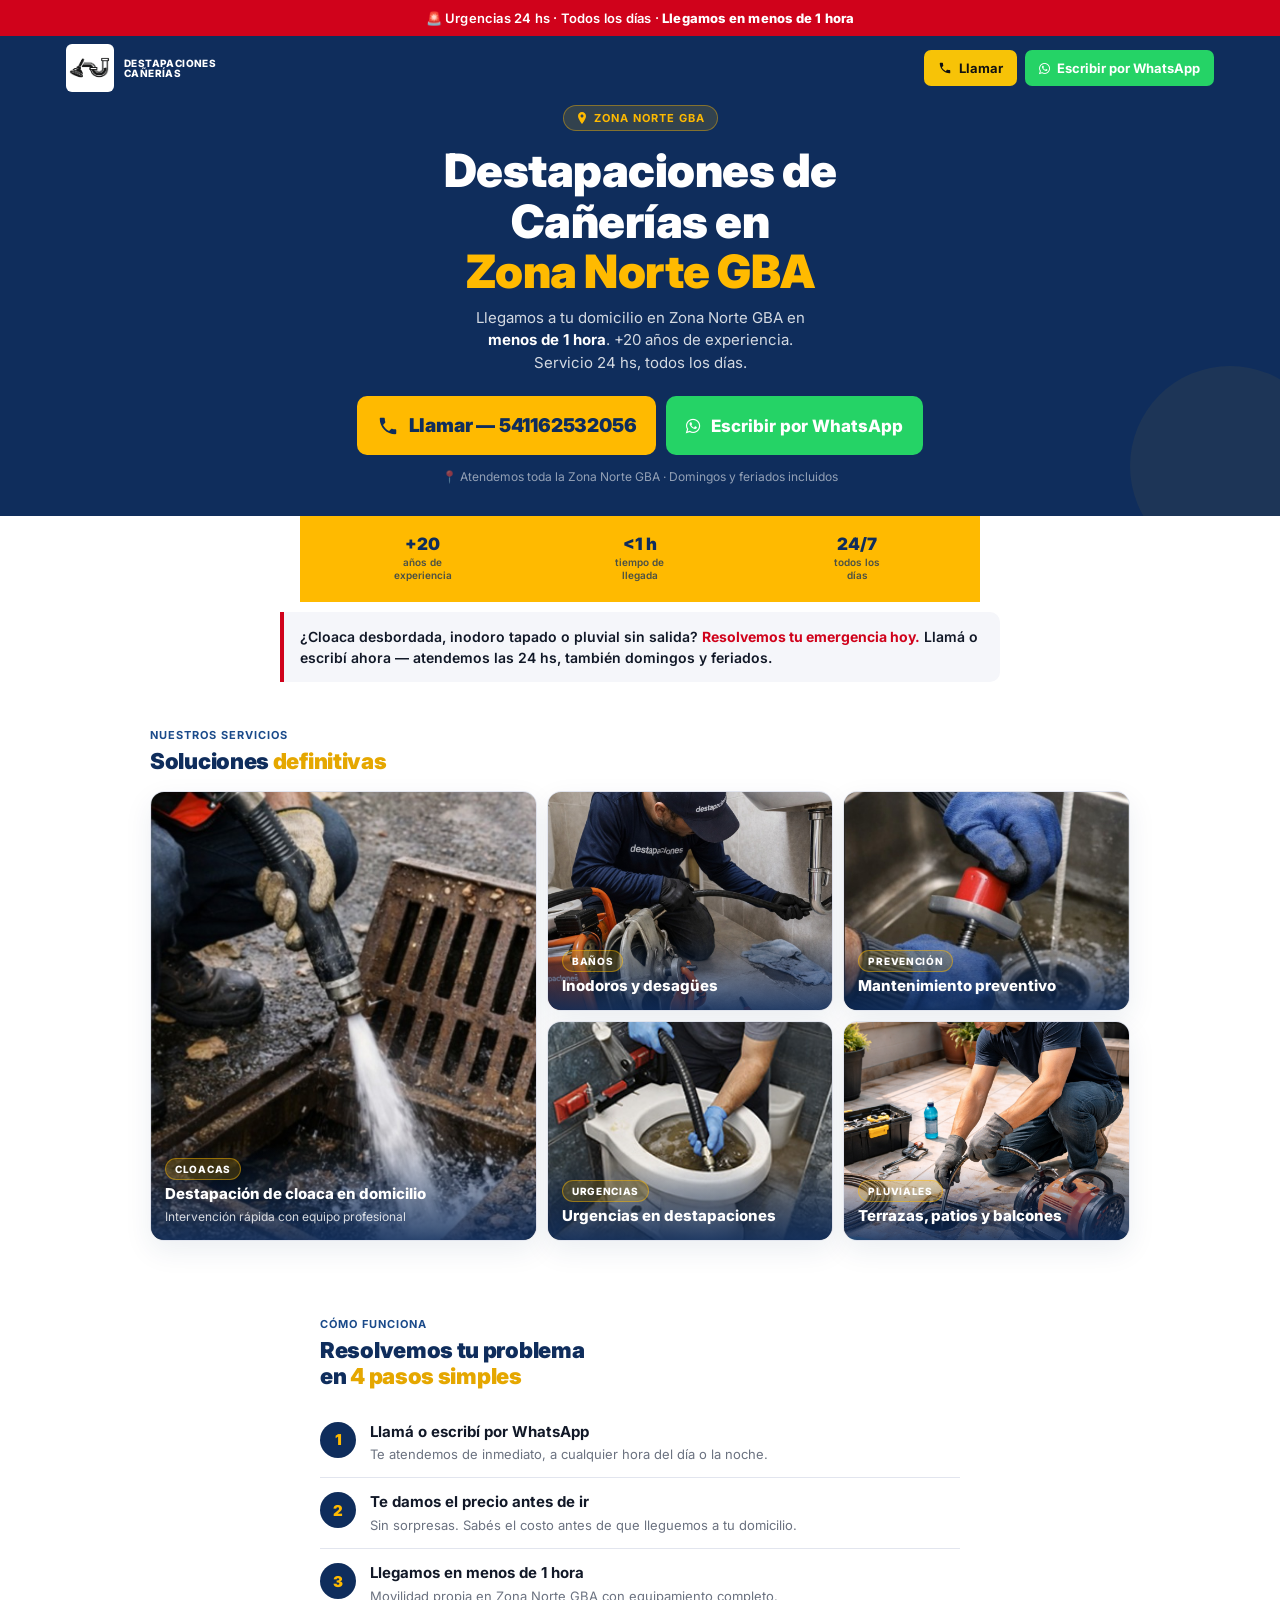
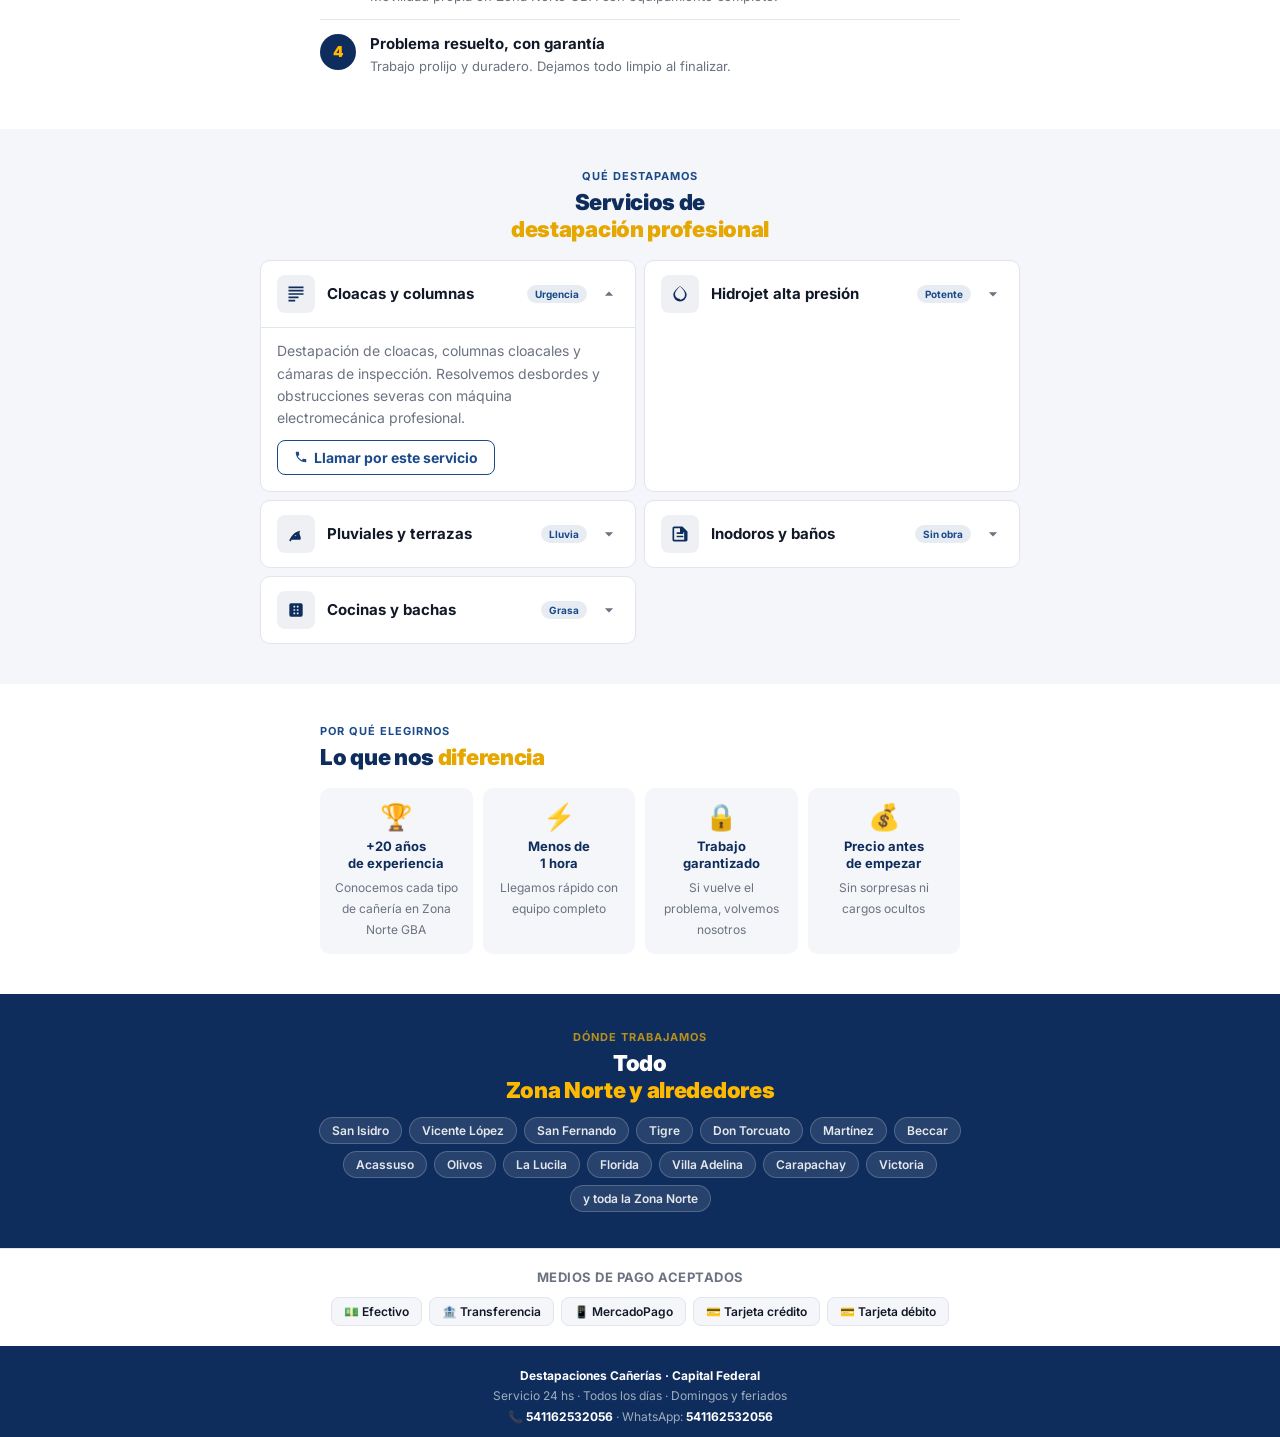
==== commit 3c8c3ff1: "arreglos" ====
--- a/index.html
+++ b/index.html
@@ -691,7 +691,7 @@
   <div class="header-inner">
    <div class="logo">
   <div class="logo-badge">
-    <img src="img/logo destapaciones.png" alt="Logo Destapaciones Cañerías" class="logo-img">
+    <img src="img/logo3.png" alt="Logo Destapaciones Cañerías" class="logo-img">
   </div>
 
   <div>
--- a/style.css
+++ b/style.css
@@ -30,8 +30,8 @@
 }
 
 .logo-img {
-  width: 100%;
-  height: 100%;
+  width: 150%;
+  height: 150%;
   object-fit: contain;
   display: block;
 }
@@ -144,7 +144,7 @@
 
 .hero
 {
-  background: var(--azul);
+  background: #002c47;
   padding: 5px 16px 32px!important;
   
 }
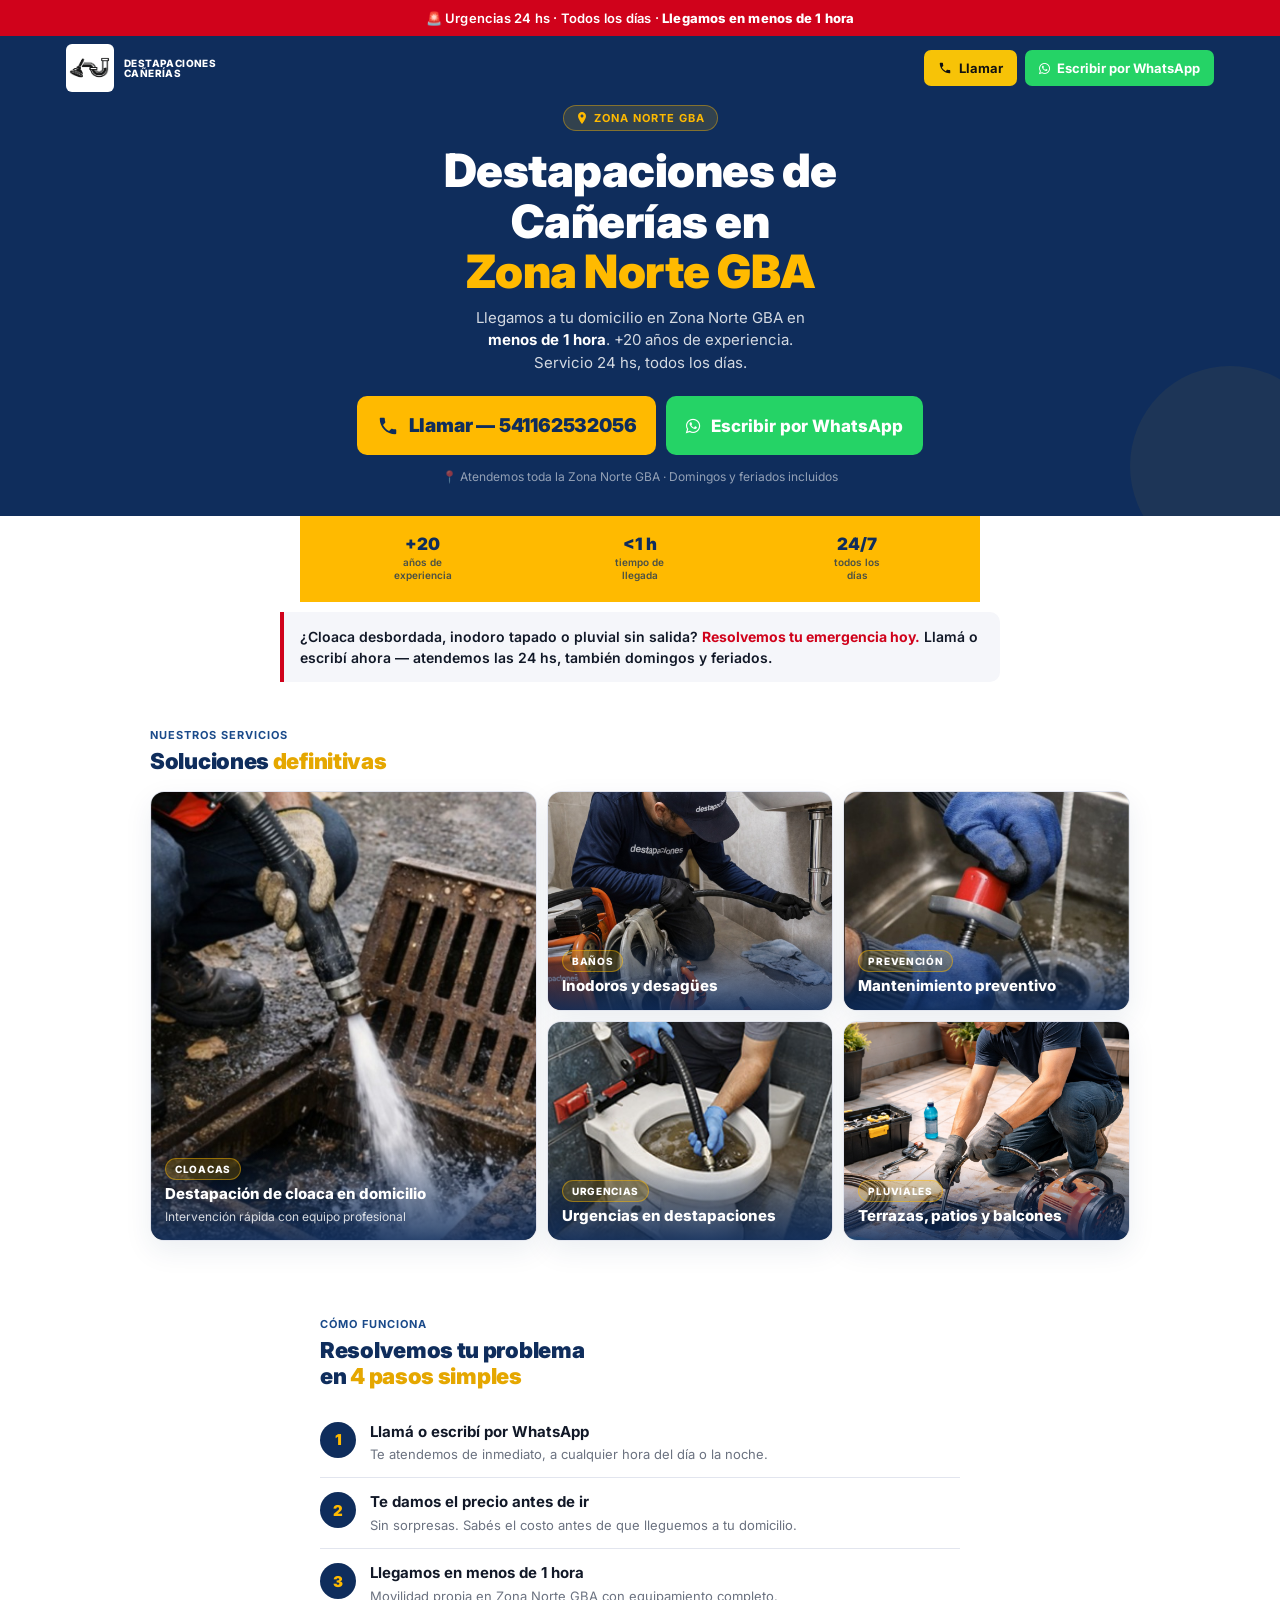
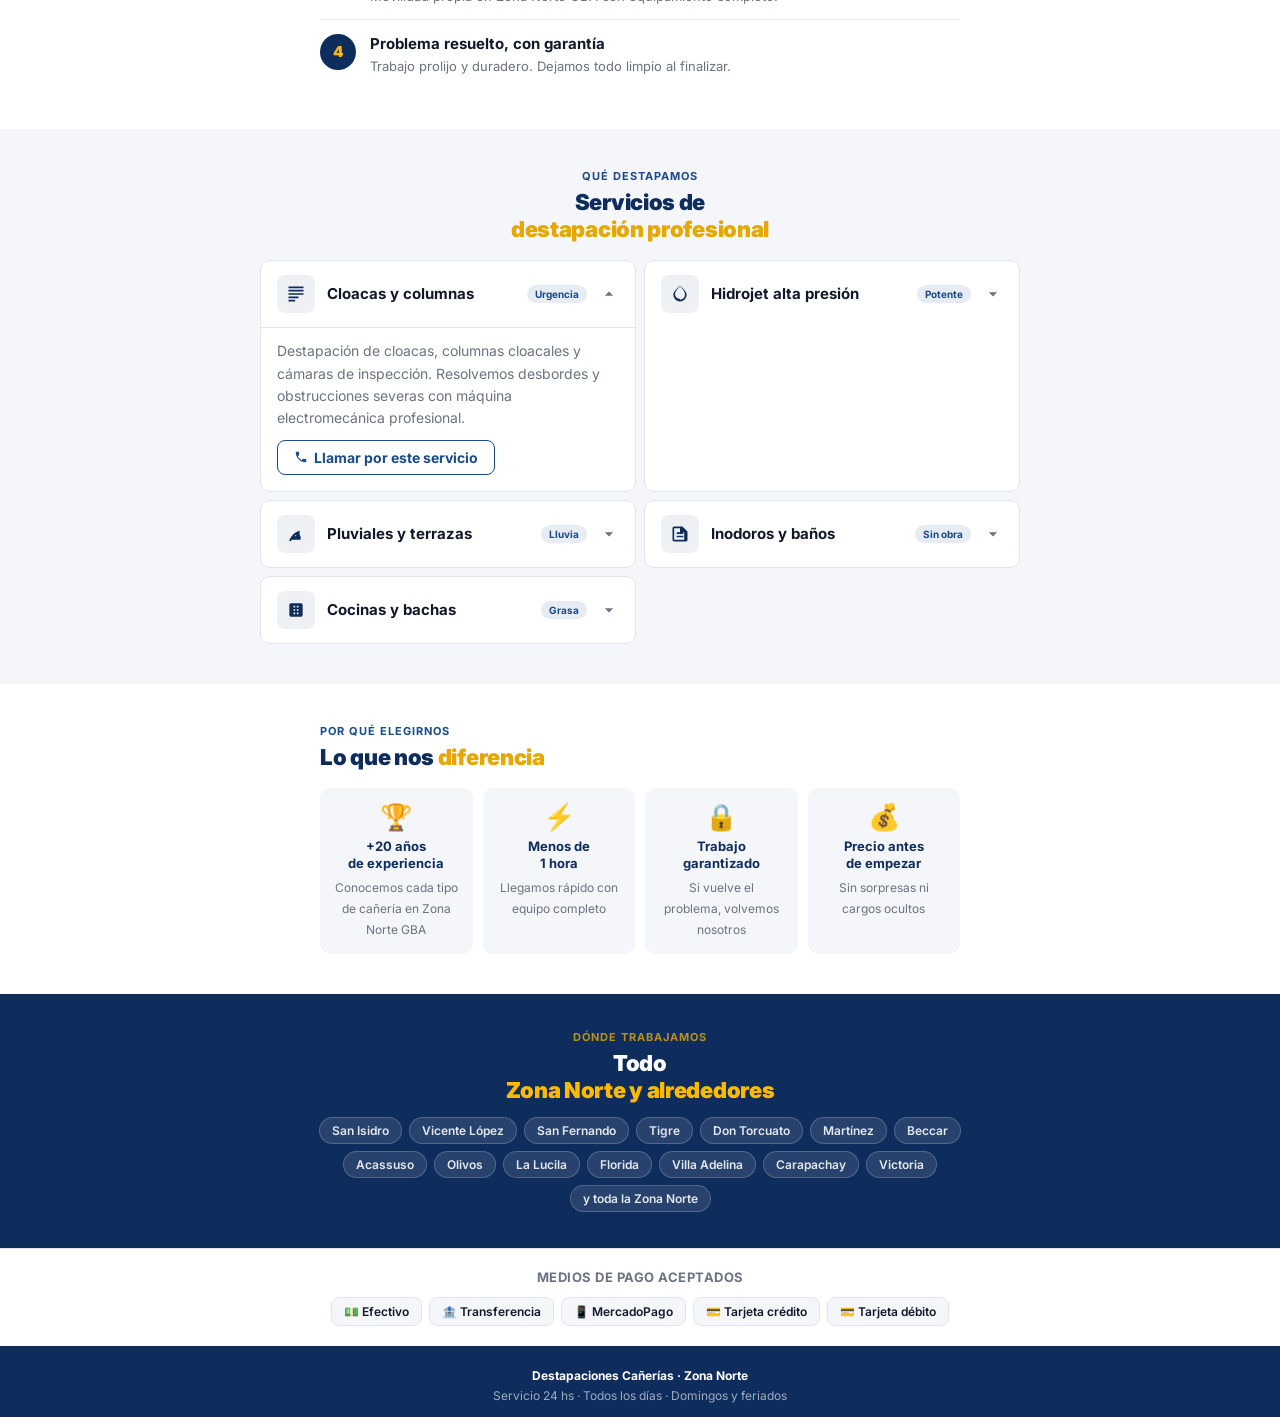
==== commit 170b8476: "arreglos" ====
--- a/index.html
+++ b/index.html
@@ -1020,9 +1020,9 @@
 
 <!-- FOOTER -->
 <footer>
-  <strong>Destapaciones Cañerías · Capital Federal</strong><br>
+  <strong>Destapaciones Cañerías · Zona Norte</strong><br>
   Servicio 24 hs · Todos los días · Domingos y feriados<br>
-  📞 <strong>541162532056</strong> · WhatsApp: <strong>541162532056</strong>
+  
 </footer>
 
 <!-- CTA FIJO INFERIOR — siempre visible en mobile -->
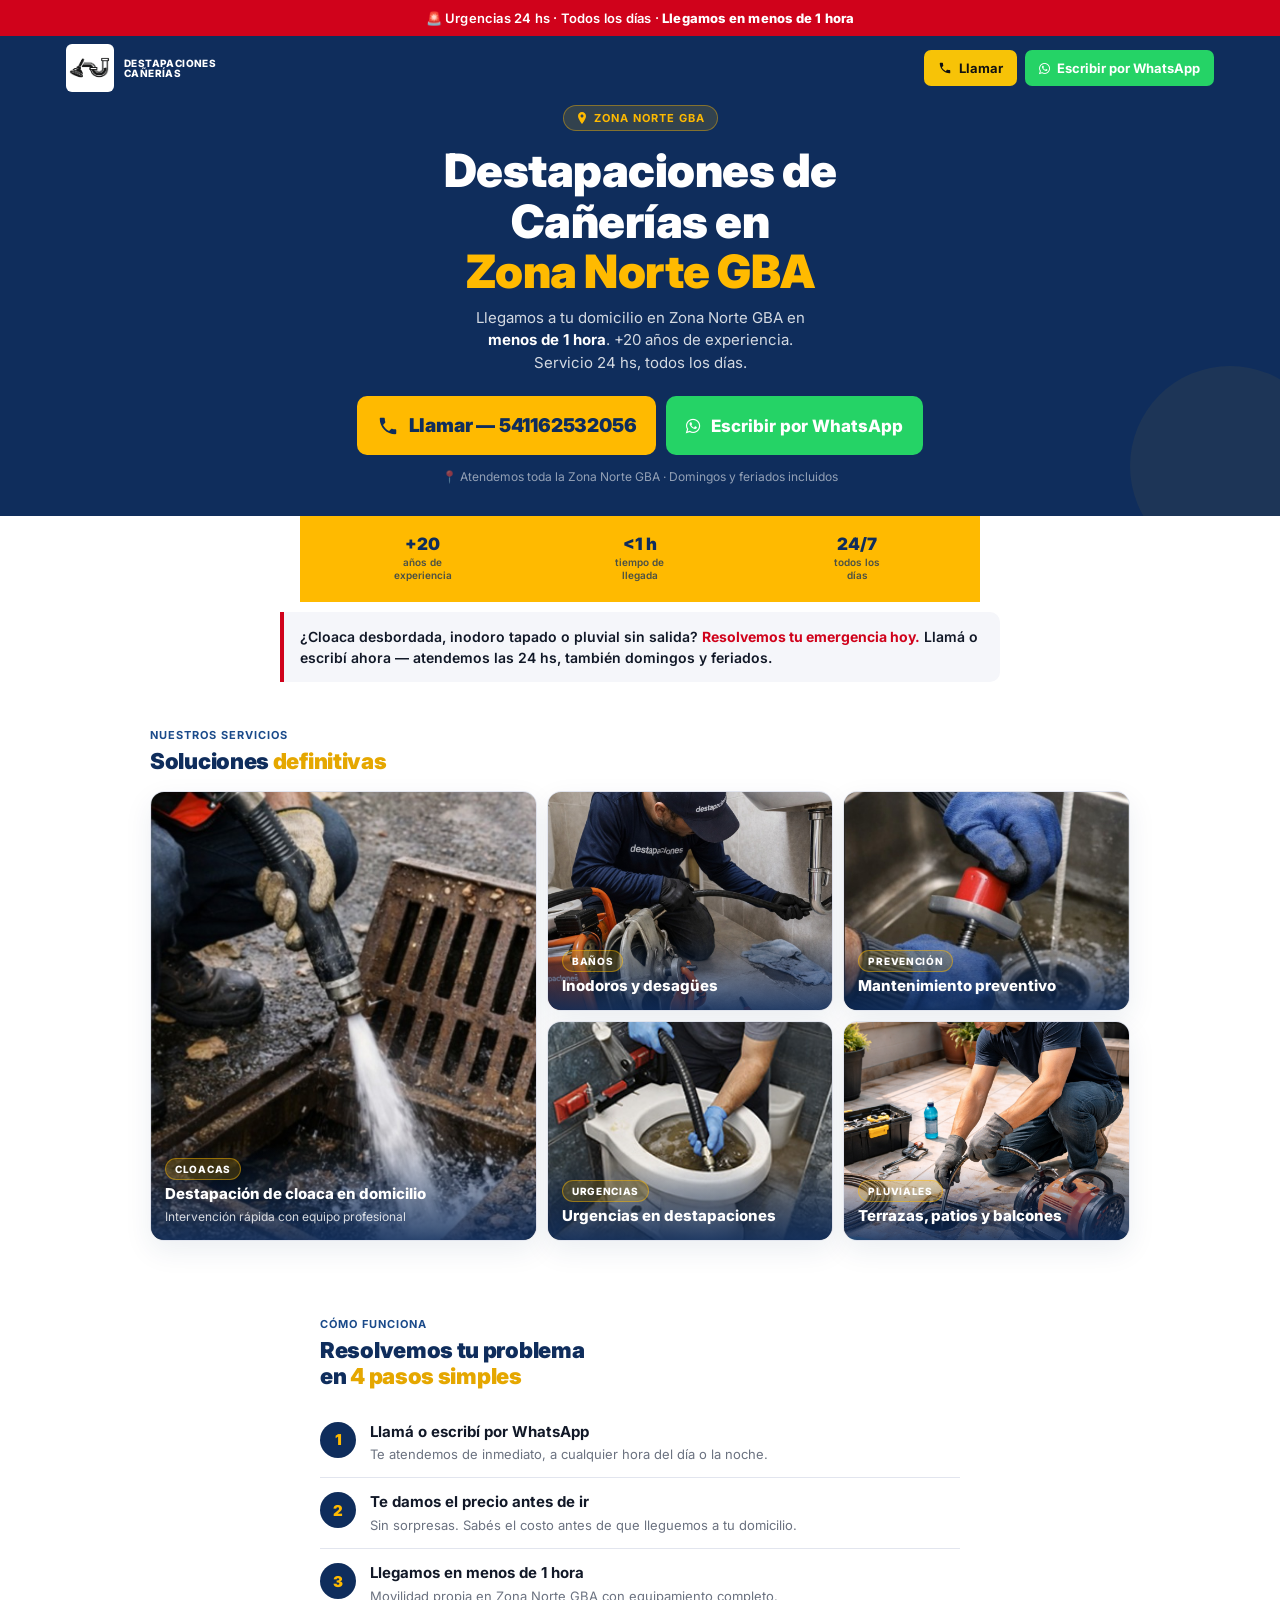
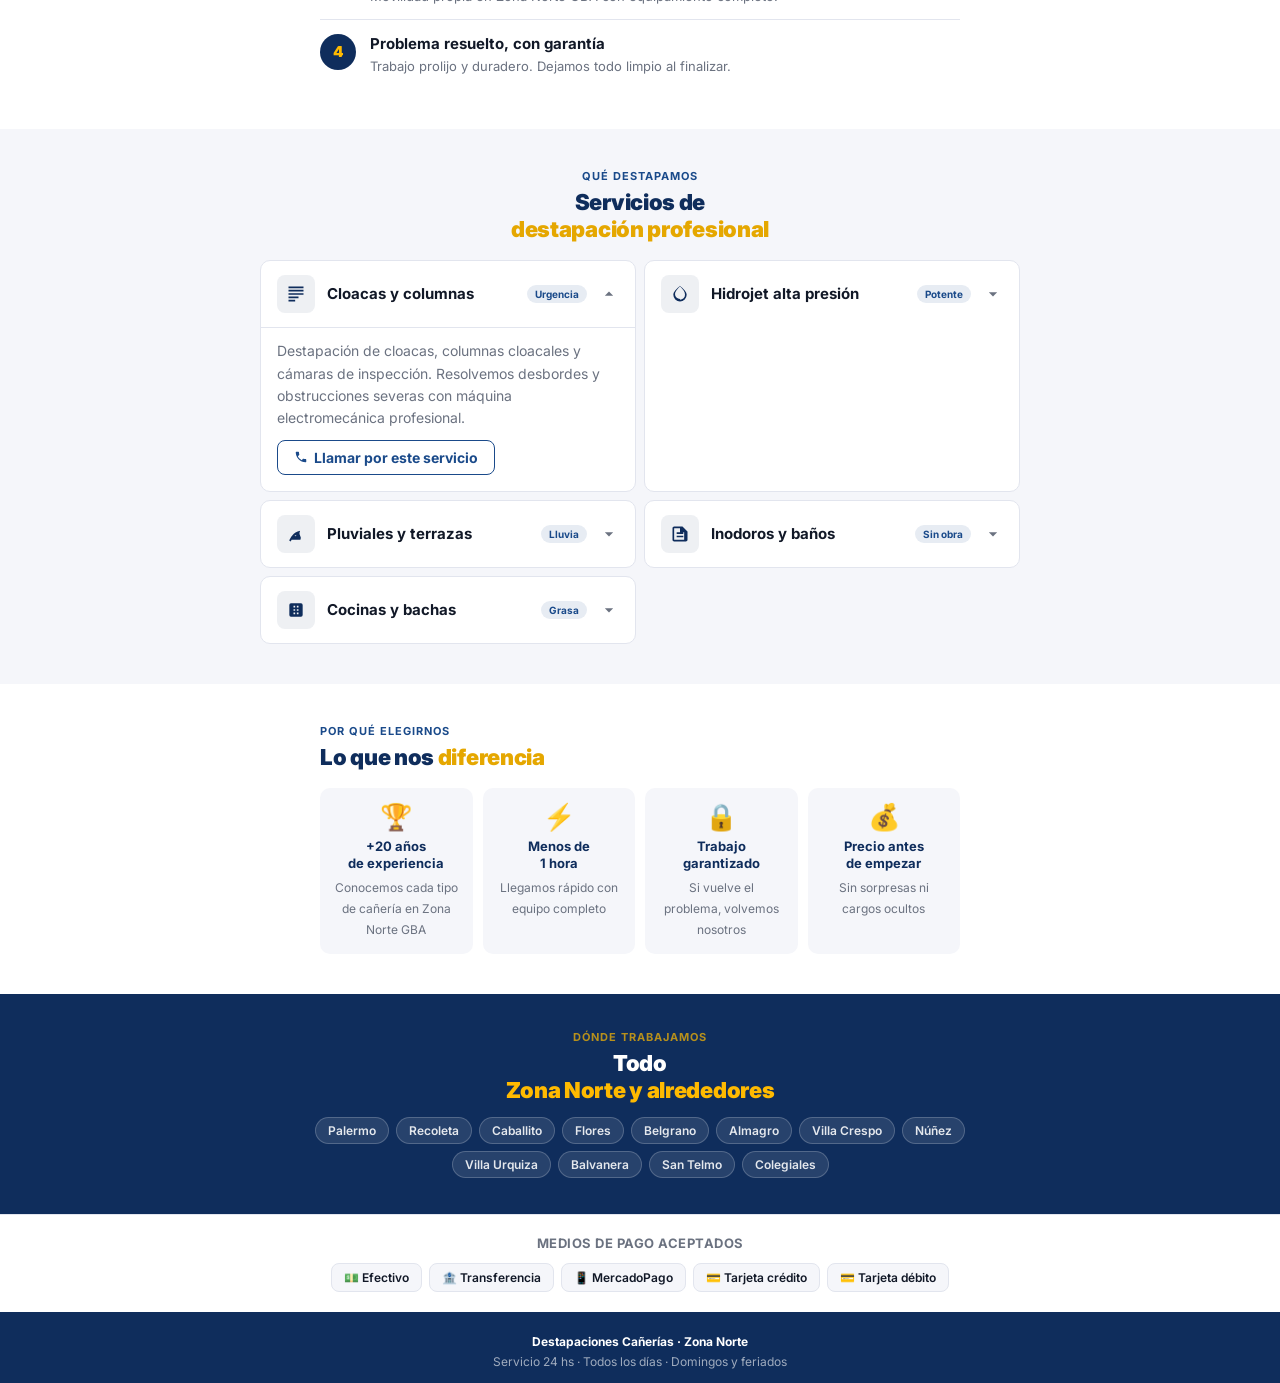
==== commit 45b7735b: "arreglos" ====
--- a/index.html
+++ b/index.html
@@ -1,14 +1,24 @@
 <!DOCTYPE html>
 <html lang="es">
 <head>
+
+  <!-- Google Tag Manager -->
+<script>(function(w,d,s,l,i){w[l]=w[l]||[];w[l].push({'gtm.start':
+new Date().getTime(),event:'gtm.js'});var f=d.getElementsByTagName(s)[0],
+j=d.createElement(s),dl=l!='dataLayer'?'&l='+l:'';j.async=true;j.src=
+'https://www.googletagmanager.com/gtm.js?id='+i+dl;f.parentNode.insertBefore(j,f);
+})(window,document,'script','dataLayer','GTM-MP8WF4T');</script>
+<!-- End Google Tag Manager -->
+
+
 <meta charset="UTF-8">
 <meta name="viewport" content="width=device-width, initial-scale=1.0">
 
 <title>Destapaciones Cañerías Zona Norte GBA | 24 hs | Llegamos en 1 hora</title>
 
-<link rel="icon" type="image/png" href="img/logo destapaciones.png">
-<link rel="shortcut icon" href="img/logo destapaciones.png" type="image/png">
-<link rel="apple-touch-icon" href="img/logo destapaciones.png">
+<link rel="icon" type="image/png" href="img/logo2.png">
+<link rel="shortcut icon" href="img/logo2.png" type="image/png">
+<link rel="apple-touch-icon" href="img/logo2.png">
 
 
 <meta name="description" content="Destapaciones de cañerías en Zona Norte GBA. 24 hs todos los días. Llegamos en menos de 1 hora. Cloacas, pluviales, inodoros, cocinas. Llamá ahora.">
@@ -679,6 +689,11 @@
 </style>
 </head>
 <body>
+
+  <!-- Google Tag Manager (noscript) -->
+<noscript><iframe src="https://www.googletagmanager.com/ns.html?id=GTM-MP8WF4T"
+height="0" width="0" style="display:none;visibility:hidden"></iframe></noscript>
+<!-- End Google Tag Manager (noscript) -->
 
 <!-- TOP BAR -->
 <div class="top-bar">
@@ -985,23 +1000,20 @@
   <div class="seccion-label">Dónde trabajamos</div>
   <h2 class="seccion-h2">Todo<br><em>Zona Norte y alrededores</em></h2>
   </div>
-  <div class="chips">
-    <span class="chip">San Isidro</span>
-    <span class="chip">Vicente López</span>
-    <span class="chip">San Fernando</span>
-    <span class="chip">Tigre</span>
-    <span class="chip">Don Torcuato</span>
-    <span class="chip">Martínez</span>
-    <span class="chip">Beccar</span>
-    <span class="chip">Acassuso</span>
-    <span class="chip">Olivos</span>
-    <span class="chip">La Lucila</span>
-    <span class="chip">Florida</span>
-    <span class="chip">Villa Adelina</span>
-    <span class="chip">Carapachay</span>
-    <span class="chip">Victoria</span>
-    <span class="chip">y toda la Zona Norte</span>
-  </div>
+<div class="chips">
+  <span class="chip">Palermo</span>
+  <span class="chip">Recoleta</span>
+  <span class="chip">Caballito</span>
+  <span class="chip">Flores</span>
+  <span class="chip">Belgrano</span>
+  <span class="chip">Almagro</span>
+  <span class="chip">Villa Crespo</span>
+  <span class="chip">Núñez</span>
+  <span class="chip">Villa Urquiza</span>
+  <span class="chip">Balvanera</span>
+  <span class="chip">San Telmo</span>
+  <span class="chip">Colegiales</span>
+</div>
 </section>
  
 
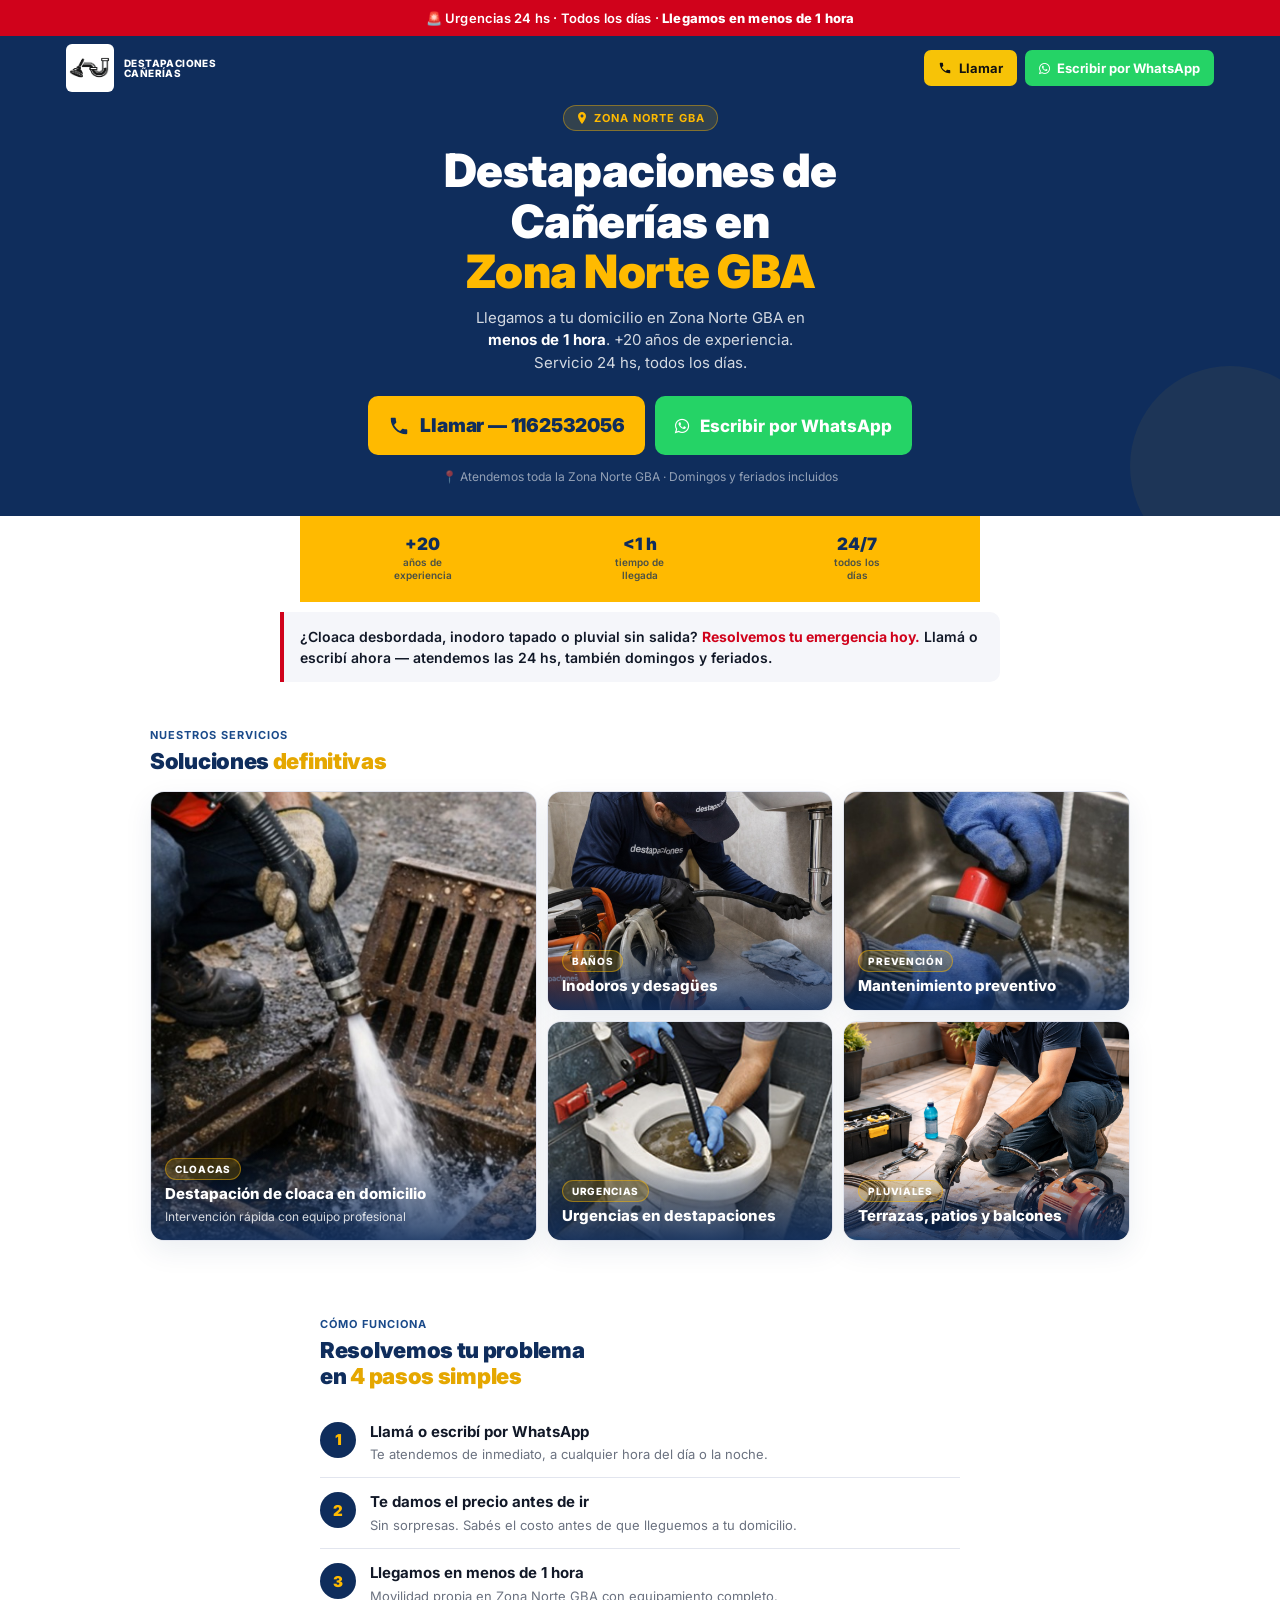
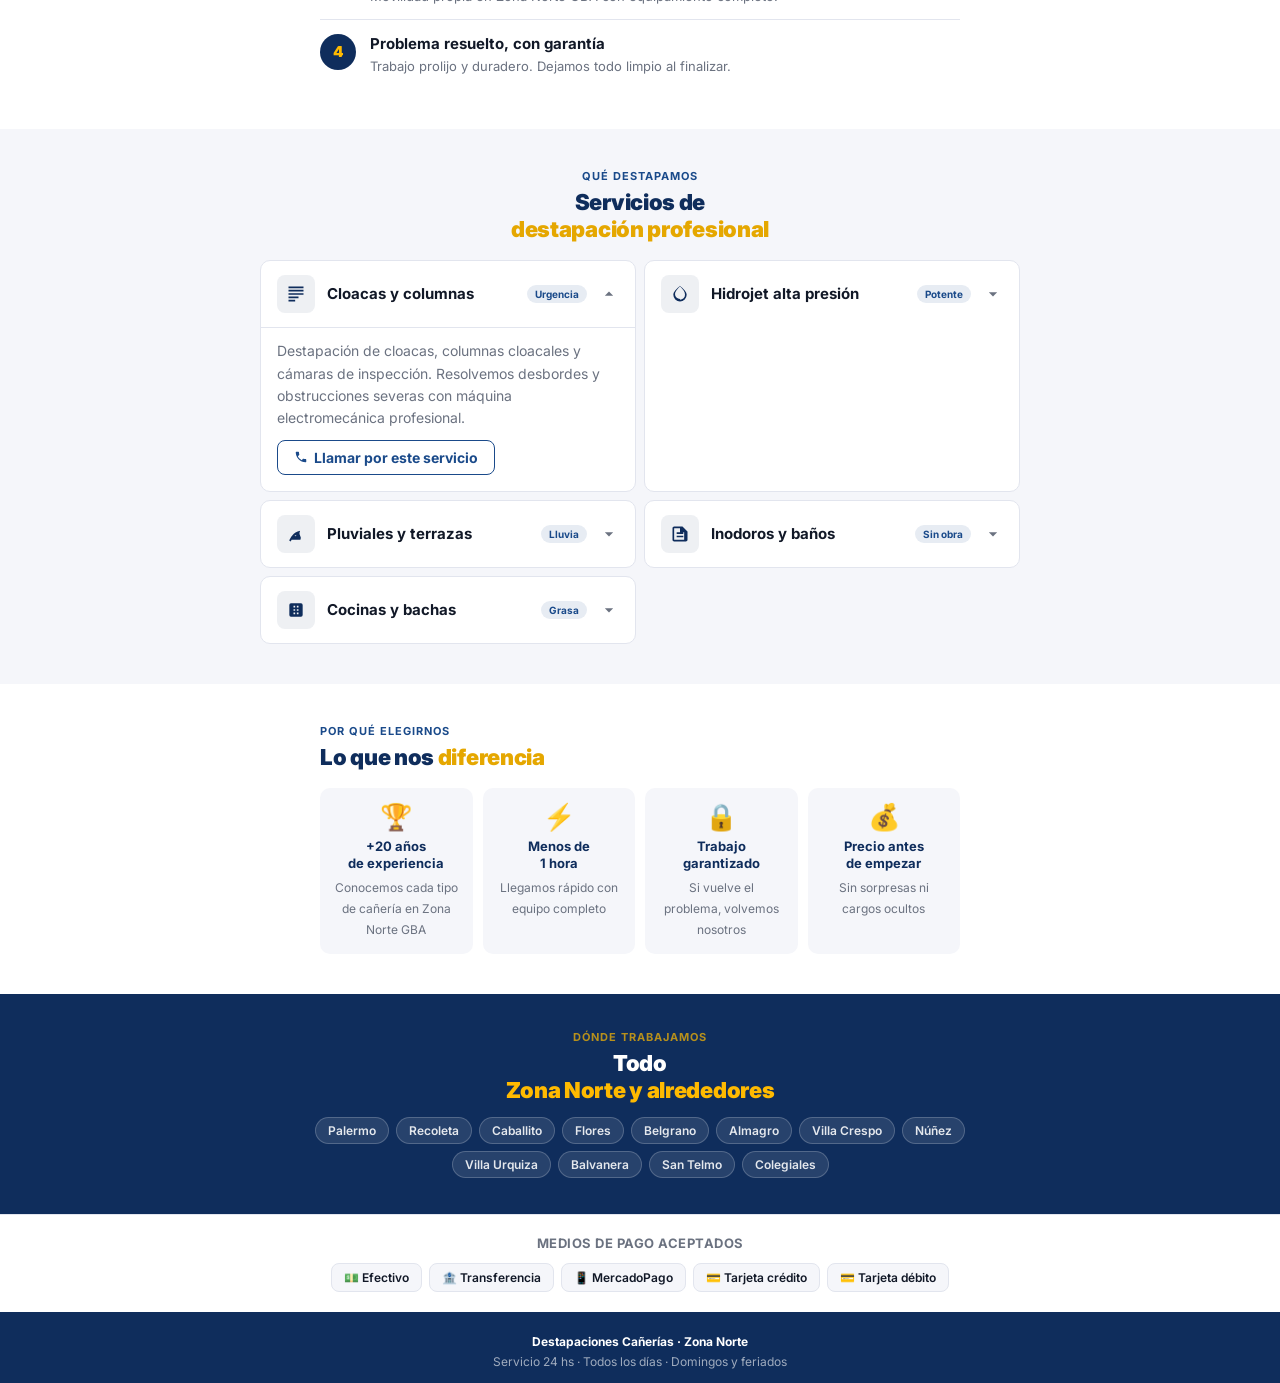
==== commit 607f3b5f: "arreglos" ====
--- a/index.html
+++ b/index.html
@@ -715,7 +715,7 @@
 </div>
 
     <div class="header-tel">
-      <a href="tel:541162532056" class="hbtn hbtn-tel">
+      <a href="tel:1162532056" class="hbtn hbtn-tel">
         <svg viewBox="0 0 24 24" fill="currentColor">
           <path d="M6.6 10.8c1.4 2.8 3.8 5.1 6.6 6.6l2.2-2.2c.27-.27.67-.36 1.02-.24 1.12.37 2.33.57 3.58.57.55 0 1 .45 1 1V20c0 .55-.45 1-1 1-9.39 0-17-7.61-17-17 0-.55.45-1 1-1h3.5c.55 0 1 .45 1 1 0 1.26.2 2.47.57 3.6.11.33.03.7-.25.98L6.6 10.8z"/>
         </svg>
@@ -743,9 +743,9 @@
   <p class="hero-sub">Llegamos a tu domicilio en Zona Norte GBA en <strong style="color:#fff;">menos de 1 hora</strong>. +20 años de experiencia. Servicio 24 hs, todos los días.</p>
 
   <div class="hero-ctas">
-    <a href="tel:541162532056" class="cta-llamar">
+    <a href="tel:1162532056" class="cta-llamar">
       <svg viewBox="0 0 24 24" fill="currentColor"><path d="M6.6 10.8c1.4 2.8 3.8 5.1 6.6 6.6l2.2-2.2c.27-.27.67-.36 1.02-.24 1.12.37 2.33.57 3.58.57.55 0 1 .45 1 1V20c0 .55-.45 1-1 1-9.39 0-17-7.61-17-17 0-.55.45-1 1-1h3.5c.55 0 1 .45 1 1 0 1.26.2 2.47.57 3.6.11.33.03.7-.25.98L6.6 10.8z"/></svg>
-      Llamar — 541162532056
+      Llamar — 1162532056
     </a>
     <a href="https://wa.me/541162532056" class="cta-wa" target="_blank" rel="noopener">
        <i class="fa fa-whatsapp whatsapp-icon" aria-hidden="true"></i>
@@ -884,7 +884,7 @@
       </div>
       <div class="serv-body">
         <p>Destapación de cloacas, columnas cloacales y cámaras de inspección. Resolvemos desbordes y obstrucciones severas con máquina electromecánica profesional.</p>
-        <a href="tel:541162532056" class="serv-cta-link">
+        <a href="tel:1162532056" class="serv-cta-link">
           <svg viewBox="0 0 24 24"><path d="M6.6 10.8c1.4 2.8 3.8 5.1 6.6 6.6l2.2-2.2c.27-.27.67-.36 1.02-.24 1.12.37 2.33.57 3.58.57.55 0 1 .45 1 1V20c0 .55-.45 1-1 1-9.39 0-17-7.61-17-17 0-.55.45-1 1-1h3.5c.55 0 1 .45 1 1 0 1.26.2 2.47.57 3.6.11.33.03.7-.25.98L6.6 10.8z"/></svg>
           Llamar por este servicio
         </a>
@@ -902,7 +902,7 @@
       </div>
       <div class="serv-body">
         <p>Limpieza profunda con agua a alta presión. Elimina grasa acumulada, raíces, sedimentos y obstrucciones que la máquina convencional no puede resolver.</p>
-        <a href="tel:541162532056" class="serv-cta-link">
+        <a href="tel:1162532056" class="serv-cta-link">
           <svg viewBox="0 0 24 24"><path d="M6.6 10.8c1.4 2.8 3.8 5.1 6.6 6.6l2.2-2.2c.27-.27.67-.36 1.02-.24 1.12.37 2.33.57 3.58.57.55 0 1 .45 1 1V20c0 .55-.45 1-1 1-9.39 0-17-7.61-17-17 0-.55.45-1 1-1h3.5c.55 0 1 .45 1 1 0 1.26.2 2.47.57 3.6.11.33.03.7-.25.98L6.6 10.8z"/></svg>
           Llamar por este servicio
         </a>
@@ -920,7 +920,7 @@
       </div>
       <div class="serv-body">
         <p>Destapación de cañerías pluviales en terrazas, balcones, patios y galpones. Prevenimos inundaciones antes de que lleguen las lluvias.</p>
-        <a href="tel:541162532056" class="serv-cta-link">
+        <a href="tel:1162532056" class="serv-cta-link">
           <svg viewBox="0 0 24 24"><path d="M6.6 10.8c1.4 2.8 3.8 5.1 6.6 6.6l2.2-2.2c.27-.27.67-.36 1.02-.24 1.12.37 2.33.57 3.58.57.55 0 1 .45 1 1V20c0 .55-.45 1-1 1-9.39 0-17-7.61-17-17 0-.55.45-1 1-1h3.5c.55 0 1 .45 1 1 0 1.26.2 2.47.57 3.6.11.33.03.7-.25.98L6.6 10.8z"/></svg>
           Llamar por este servicio
         </a>
@@ -938,7 +938,7 @@
       </div>
       <div class="serv-body">
         <p>Destapación de inodoros, bidés, duchas y bañeras. Solución rápida y sin romper pisos ni paredes. Ideal para departamentos y casas.</p>
-        <a href="tel:541162532056" class="serv-cta-link">
+        <a href="tel:1162532056" class="serv-cta-link">
           <svg viewBox="0 0 24 24"><path d="M6.6 10.8c1.4 2.8 3.8 5.1 6.6 6.6l2.2-2.2c.27-.27.67-.36 1.02-.24 1.12.37 2.33.57 3.58.57.55 0 1 .45 1 1V20c0 .55-.45 1-1 1-9.39 0-17-7.61-17-17 0-.55.45-1 1-1h3.5c.55 0 1 .45 1 1 0 1.26.2 2.47.57 3.6.11.33.03.7-.25.98L6.6 10.8z"/></svg>
           Llamar por este servicio
         </a>
@@ -956,7 +956,7 @@
       </div>
       <div class="serv-body">
         <p>Eliminamos obstrucciones de grasa, restos orgánicos y depósitos en cañerías de cocinas, bachas y lavaderos residenciales y gastronómicos.</p>
-        <a href="tel:541162532056" class="serv-cta-link">
+        <a href="tel:1162532056" class="serv-cta-link">
           <svg viewBox="0 0 24 24"><path d="M6.6 10.8c1.4 2.8 3.8 5.1 6.6 6.6l2.2-2.2c.27-.27.67-.36 1.02-.24 1.12.37 2.33.57 3.58.57.55 0 1 .45 1 1V20c0 .55-.45 1-1 1-9.39 0-17-7.61-17-17 0-.55.45-1 1-1h3.5c.55 0 1 .45 1 1 0 1.26.2 2.47.57 3.6.11.33.03.7-.25.98L6.6 10.8z"/></svg>
           Llamar por este servicio
         </a>
@@ -1039,7 +1039,7 @@
 
 <!-- CTA FIJO INFERIOR — siempre visible en mobile -->
 <div class="cta-fijo">
-  <a href="tel:541162532056" class="fijo-btn fijo-tel">
+  <a href="tel:1162532056" class="fijo-btn fijo-tel">
     <svg viewBox="0 0 24 24" fill="currentColor"><path d="M6.6 10.8c1.4 2.8 3.8 5.1 6.6 6.6l2.2-2.2c.27-.27.67-.36 1.02-.24 1.12.37 2.33.57 3.58.57.55 0 1 .45 1 1V20c0 .55-.45 1-1 1-9.39 0-17-7.61-17-17 0-.55.45-1 1-1h3.5c.55 0 1 .45 1 1 0 1.26.2 2.47.57 3.6.11.33.03.7-.25.98L6.6 10.8z"/></svg>
     ☎ Llamar ahora
   </a>
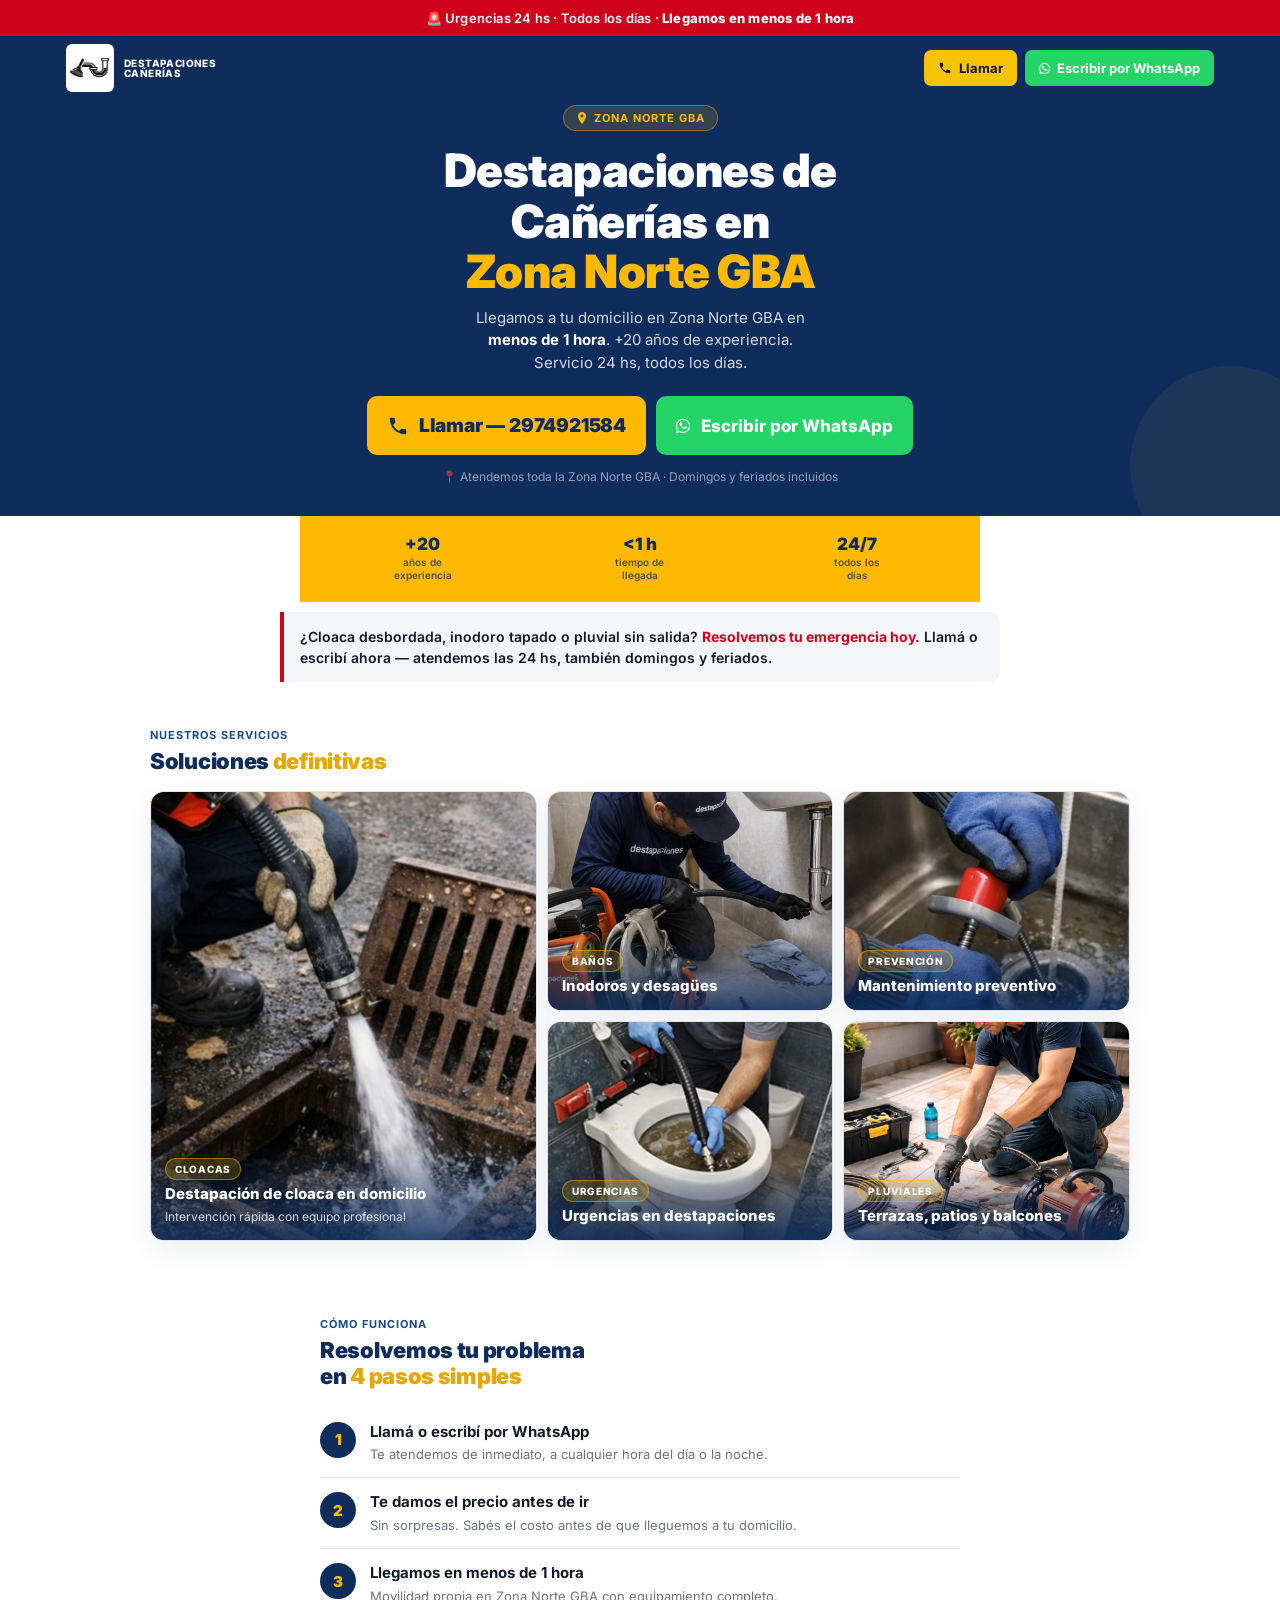
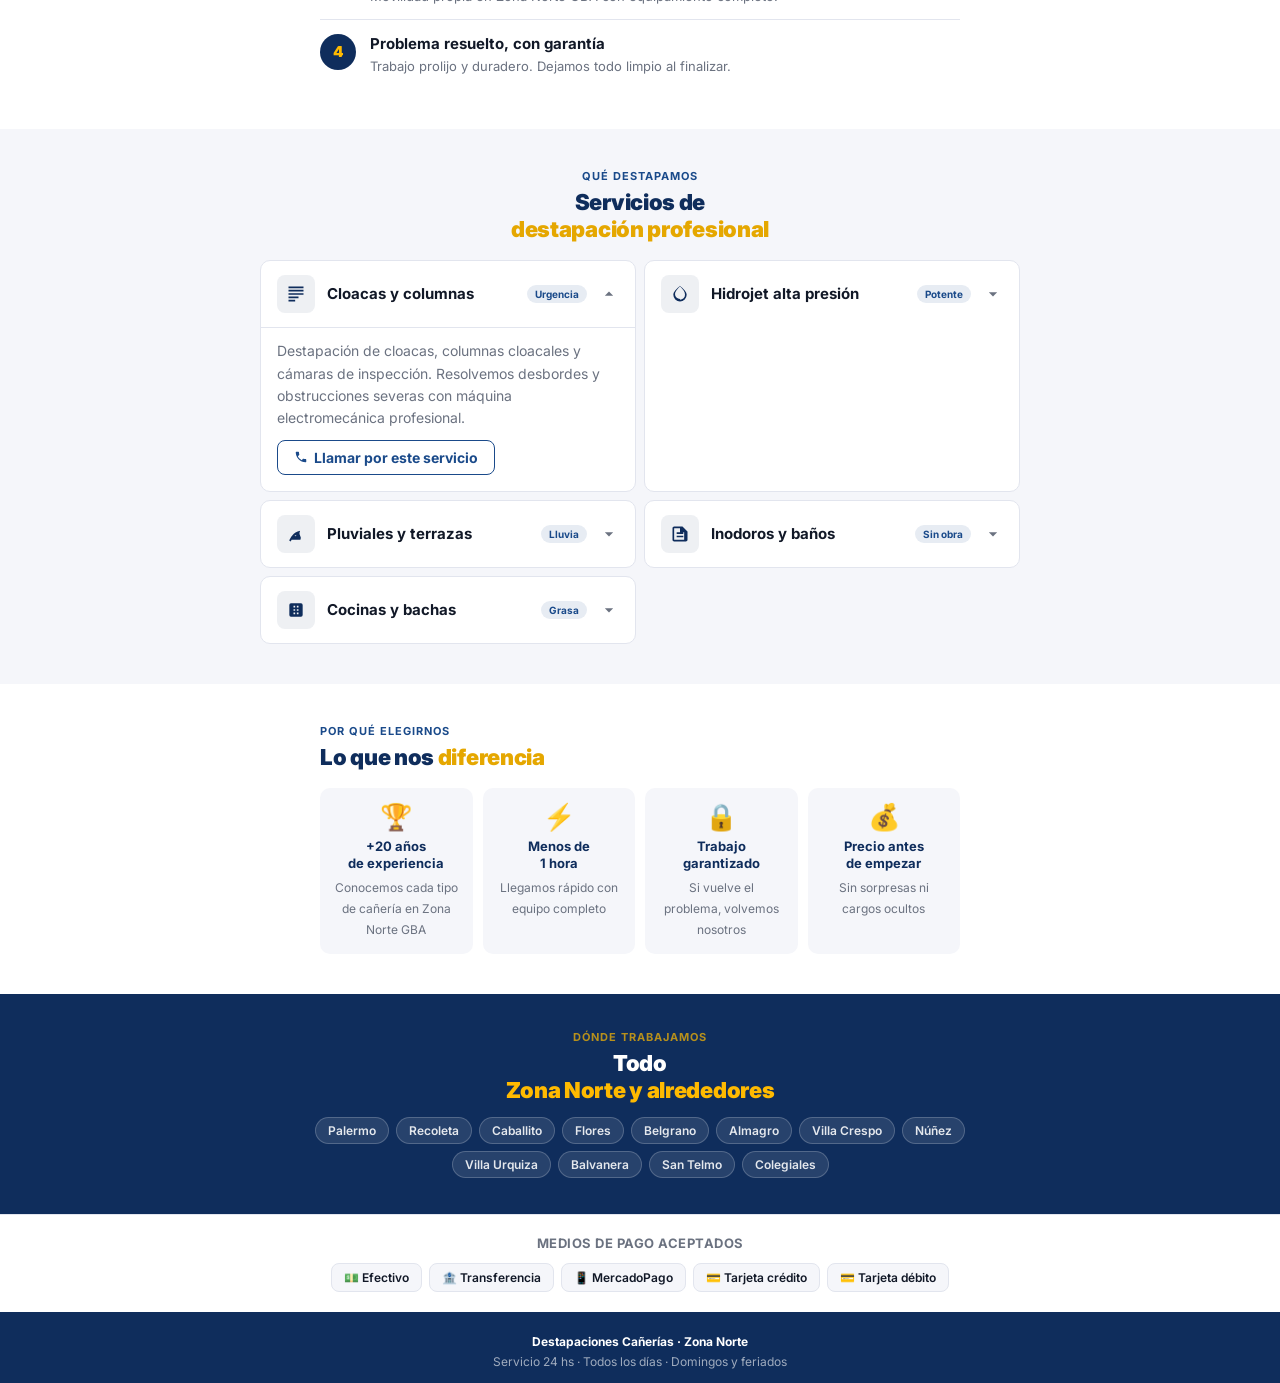
==== commit 12a37ddf: "arreglos" ====
--- a/index.html
+++ b/index.html
@@ -715,7 +715,7 @@
 </div>
 
     <div class="header-tel">
-      <a href="tel:1162532056" class="hbtn hbtn-tel">
+      <a href="tel:2974921584" class="hbtn hbtn-tel">
         <svg viewBox="0 0 24 24" fill="currentColor">
           <path d="M6.6 10.8c1.4 2.8 3.8 5.1 6.6 6.6l2.2-2.2c.27-.27.67-.36 1.02-.24 1.12.37 2.33.57 3.58.57.55 0 1 .45 1 1V20c0 .55-.45 1-1 1-9.39 0-17-7.61-17-17 0-.55.45-1 1-1h3.5c.55 0 1 .45 1 1 0 1.26.2 2.47.57 3.6.11.33.03.7-.25.98L6.6 10.8z"/>
         </svg>
@@ -743,9 +743,9 @@
   <p class="hero-sub">Llegamos a tu domicilio en Zona Norte GBA en <strong style="color:#fff;">menos de 1 hora</strong>. +20 años de experiencia. Servicio 24 hs, todos los días.</p>
 
   <div class="hero-ctas">
-    <a href="tel:1162532056" class="cta-llamar">
+    <a href="tel:2974921584" class="cta-llamar">
       <svg viewBox="0 0 24 24" fill="currentColor"><path d="M6.6 10.8c1.4 2.8 3.8 5.1 6.6 6.6l2.2-2.2c.27-.27.67-.36 1.02-.24 1.12.37 2.33.57 3.58.57.55 0 1 .45 1 1V20c0 .55-.45 1-1 1-9.39 0-17-7.61-17-17 0-.55.45-1 1-1h3.5c.55 0 1 .45 1 1 0 1.26.2 2.47.57 3.6.11.33.03.7-.25.98L6.6 10.8z"/></svg>
-      Llamar — 1162532056
+      Llamar — 2974921584
     </a>
     <a href="https://wa.me/541162532056" class="cta-wa" target="_blank" rel="noopener">
        <i class="fa fa-whatsapp whatsapp-icon" aria-hidden="true"></i>
